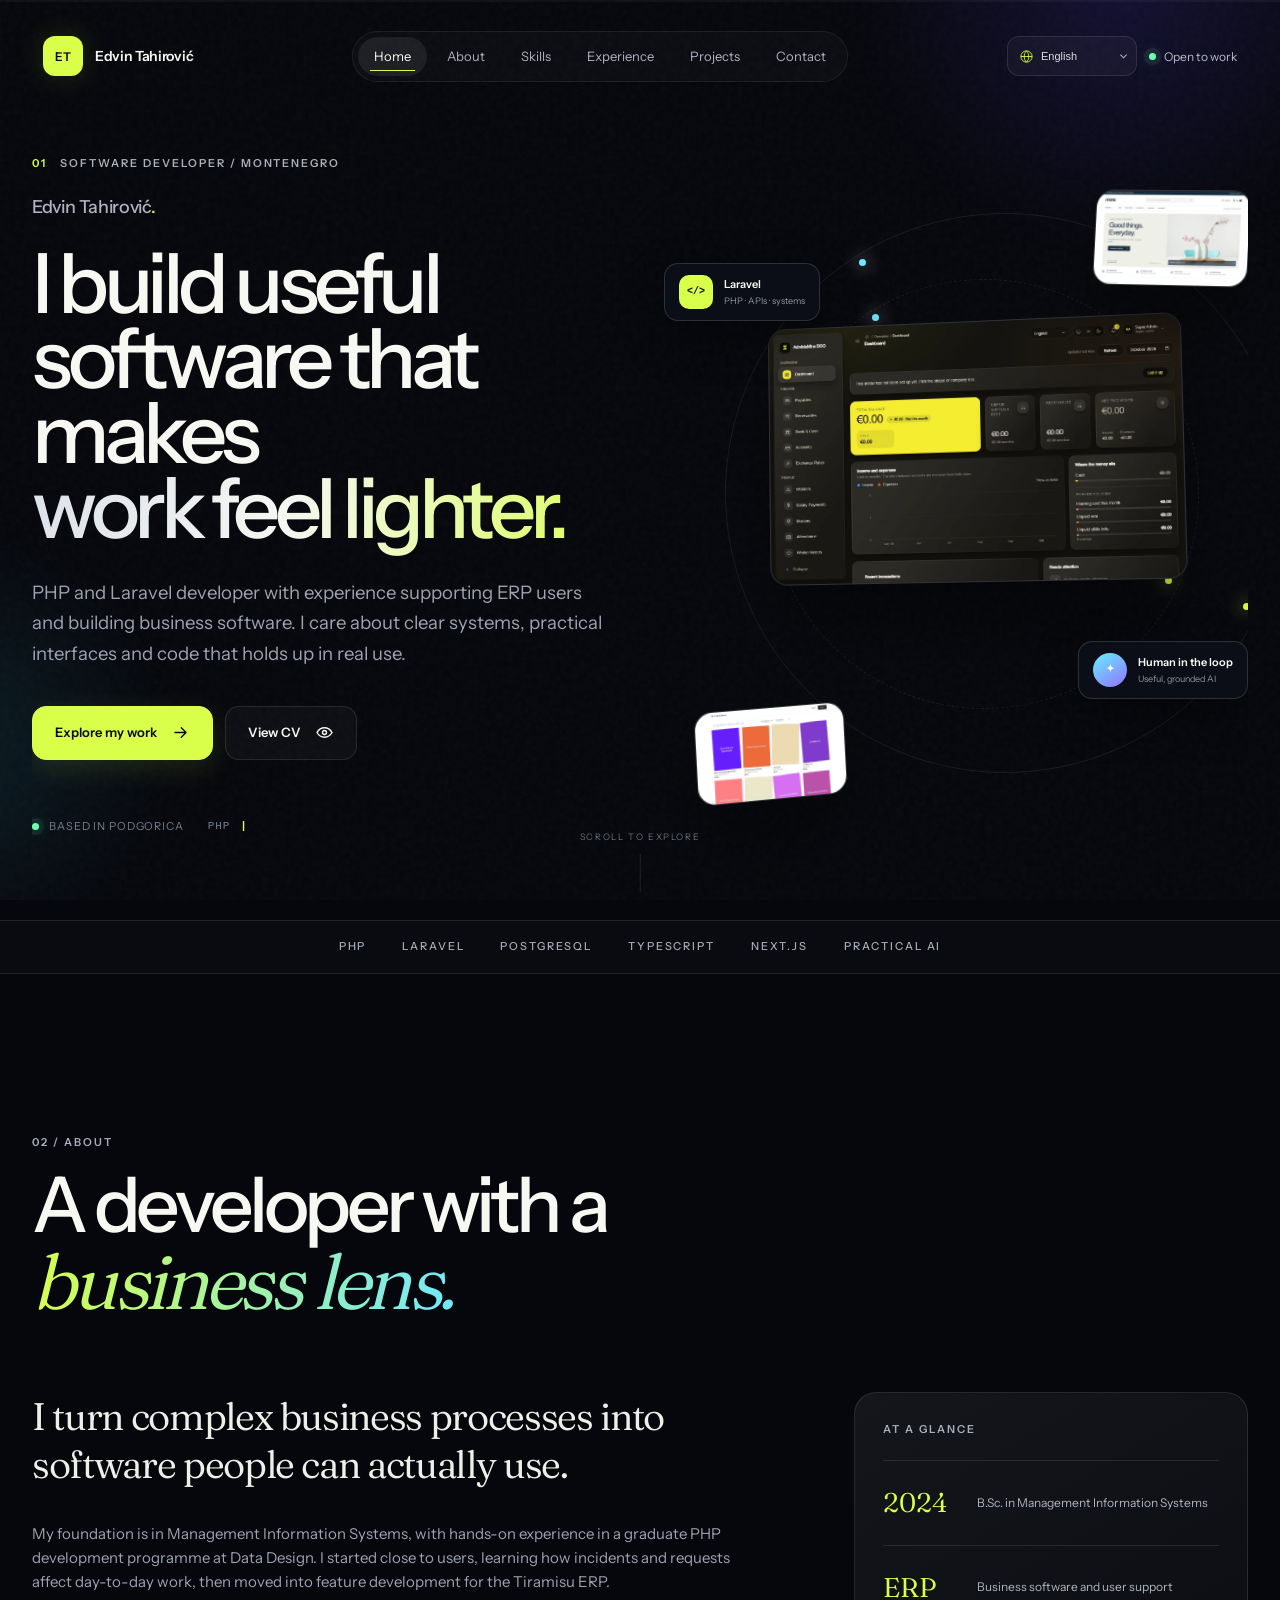
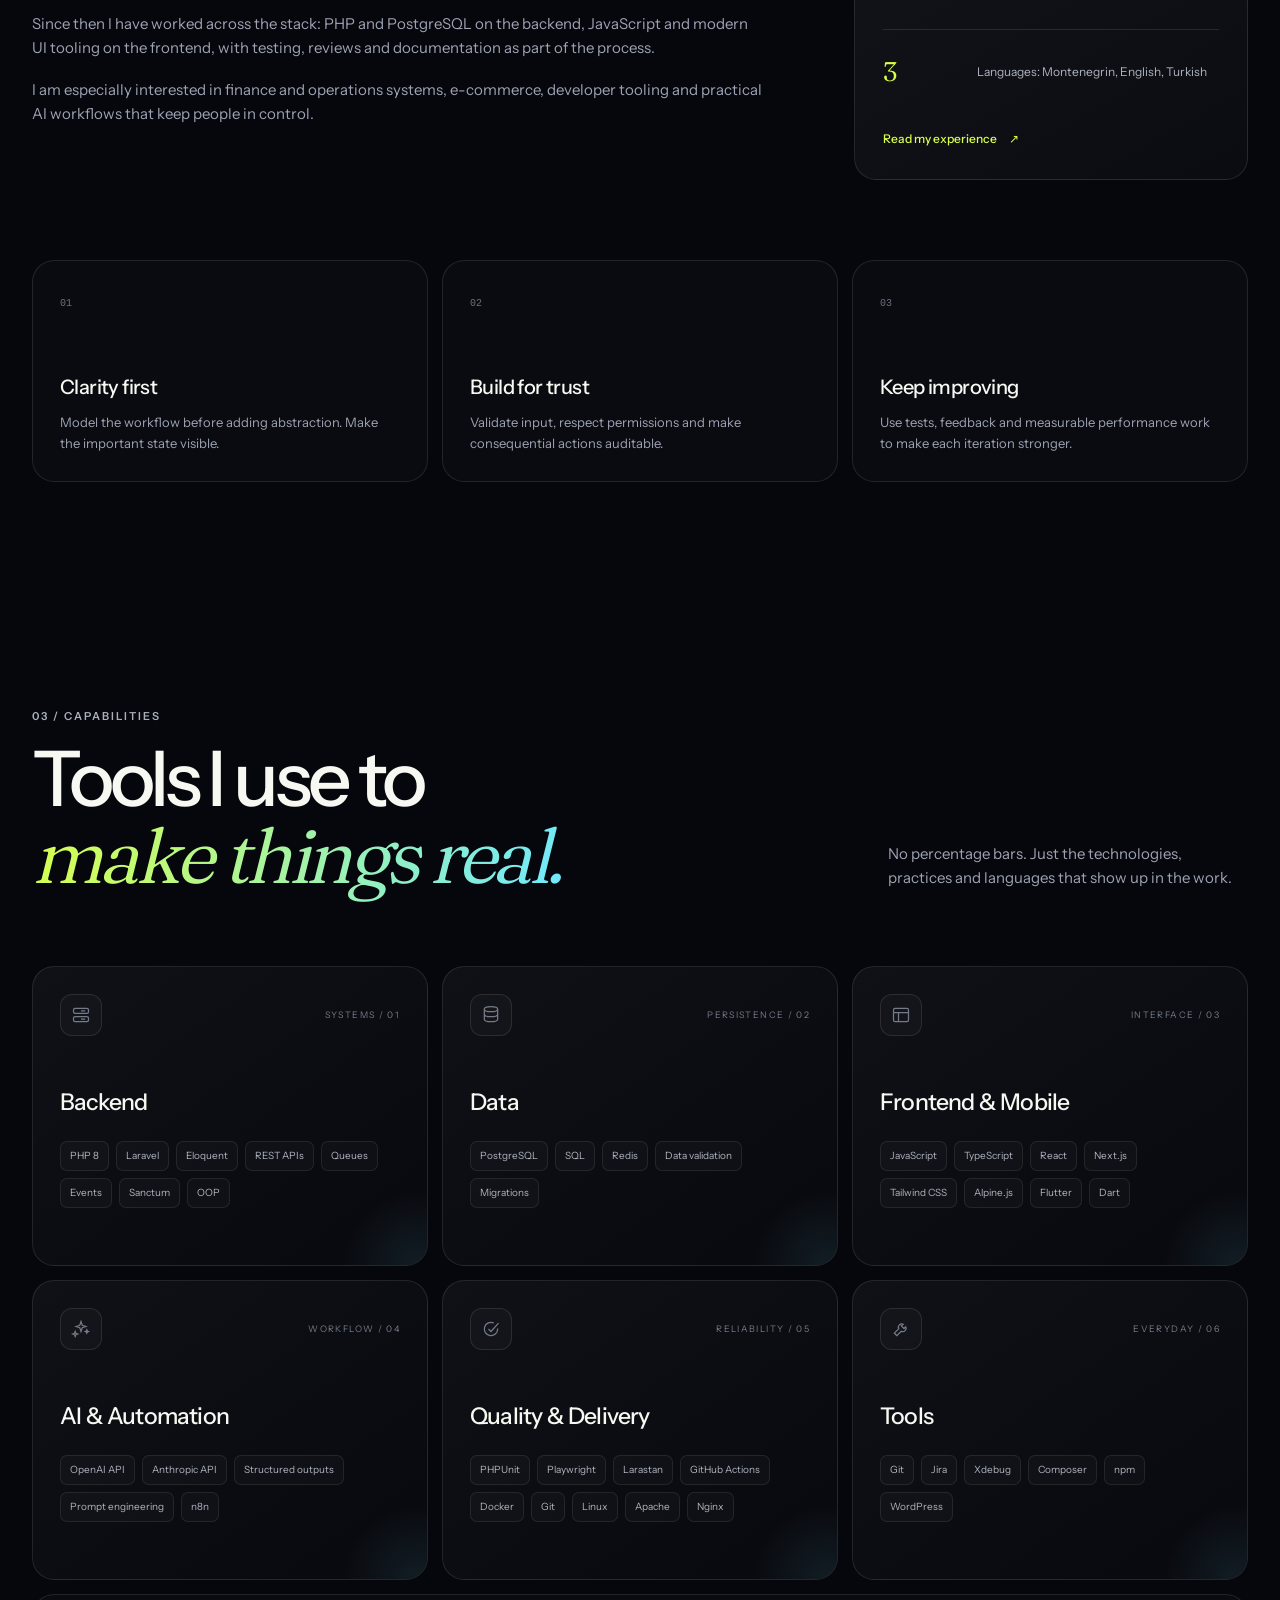
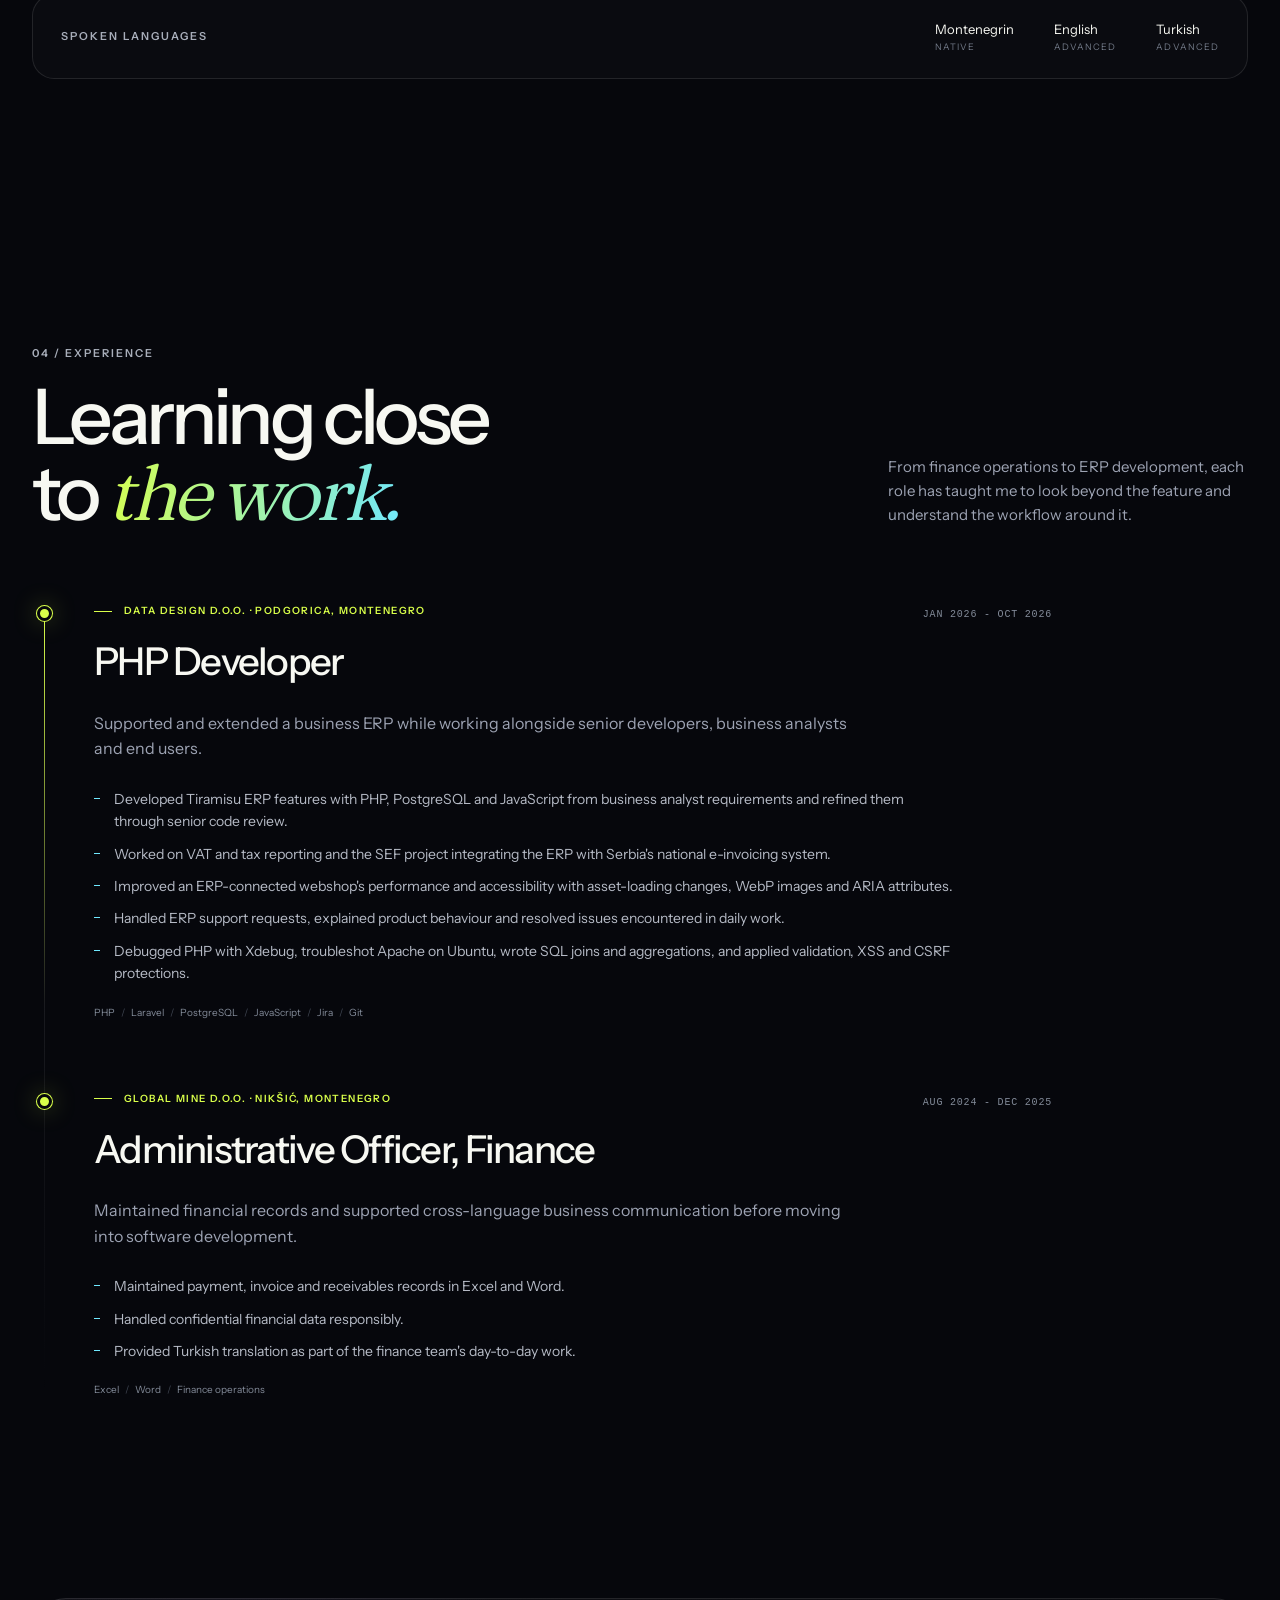
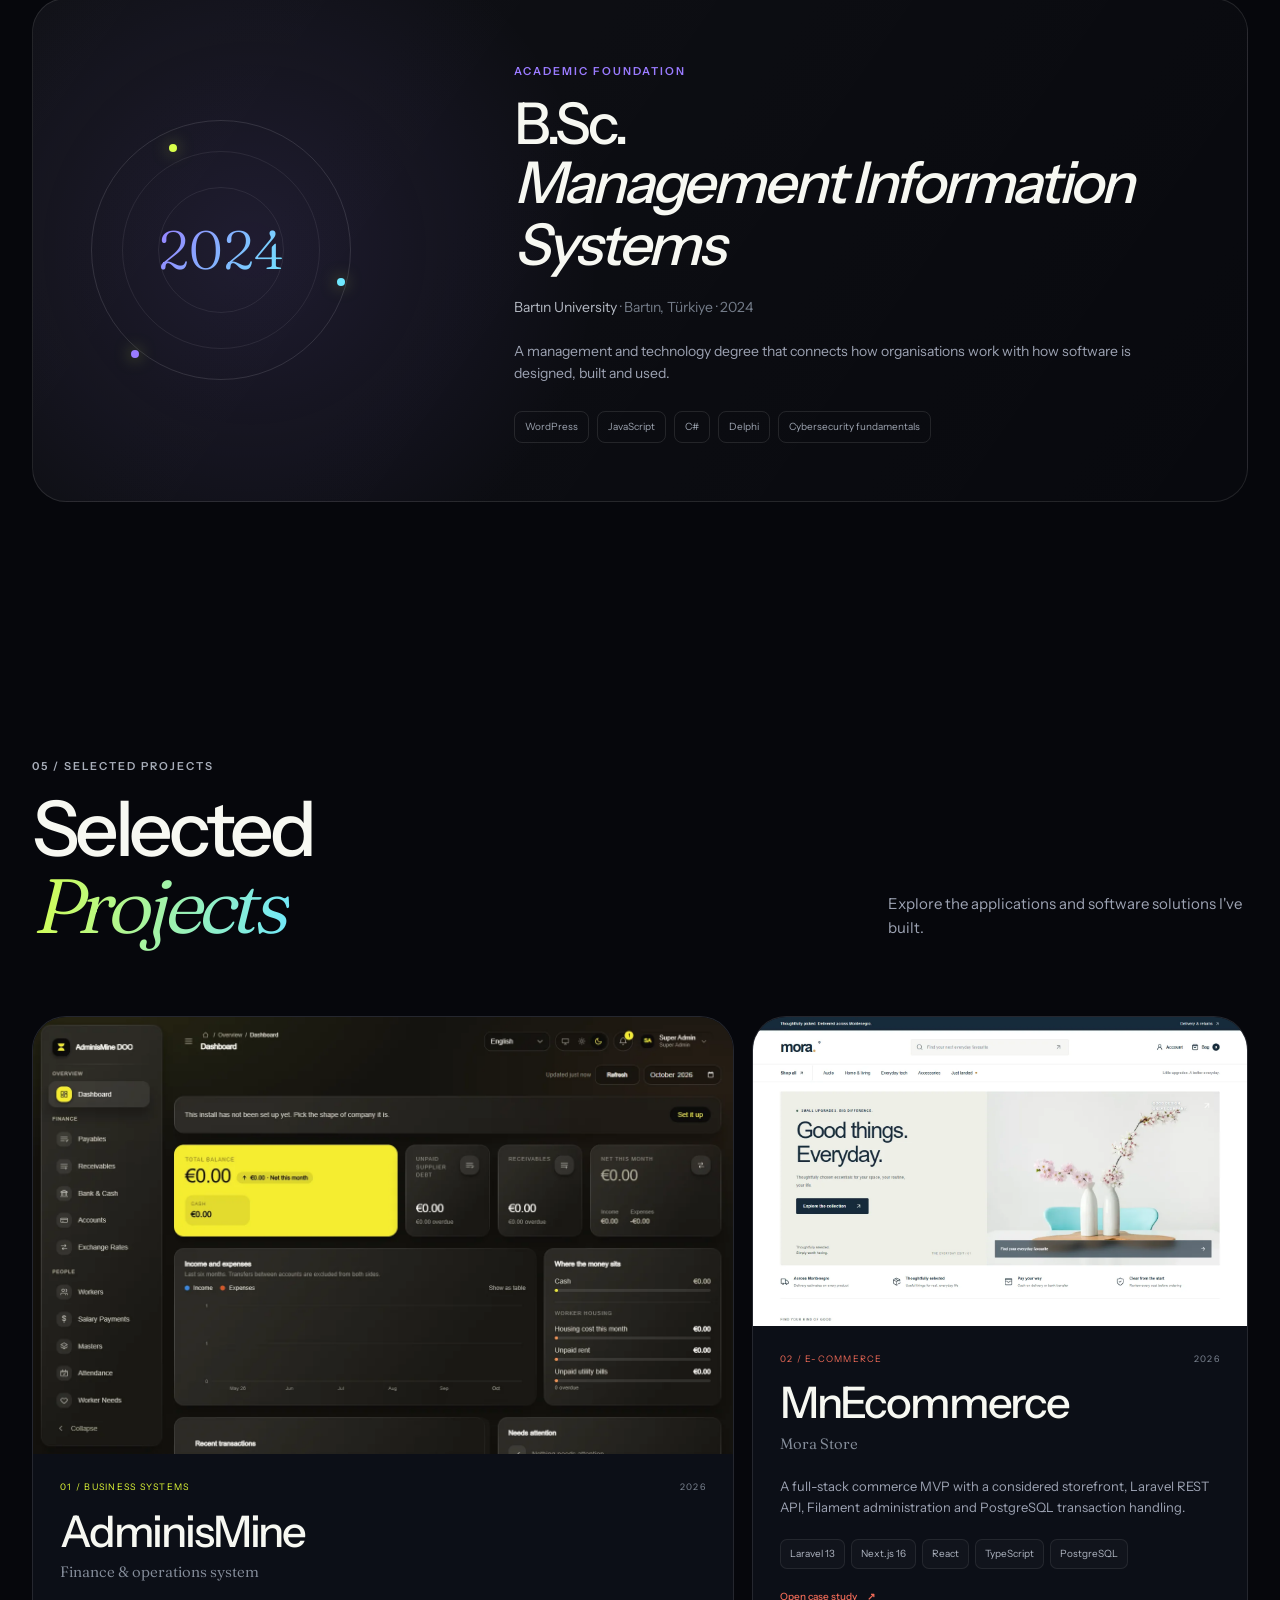
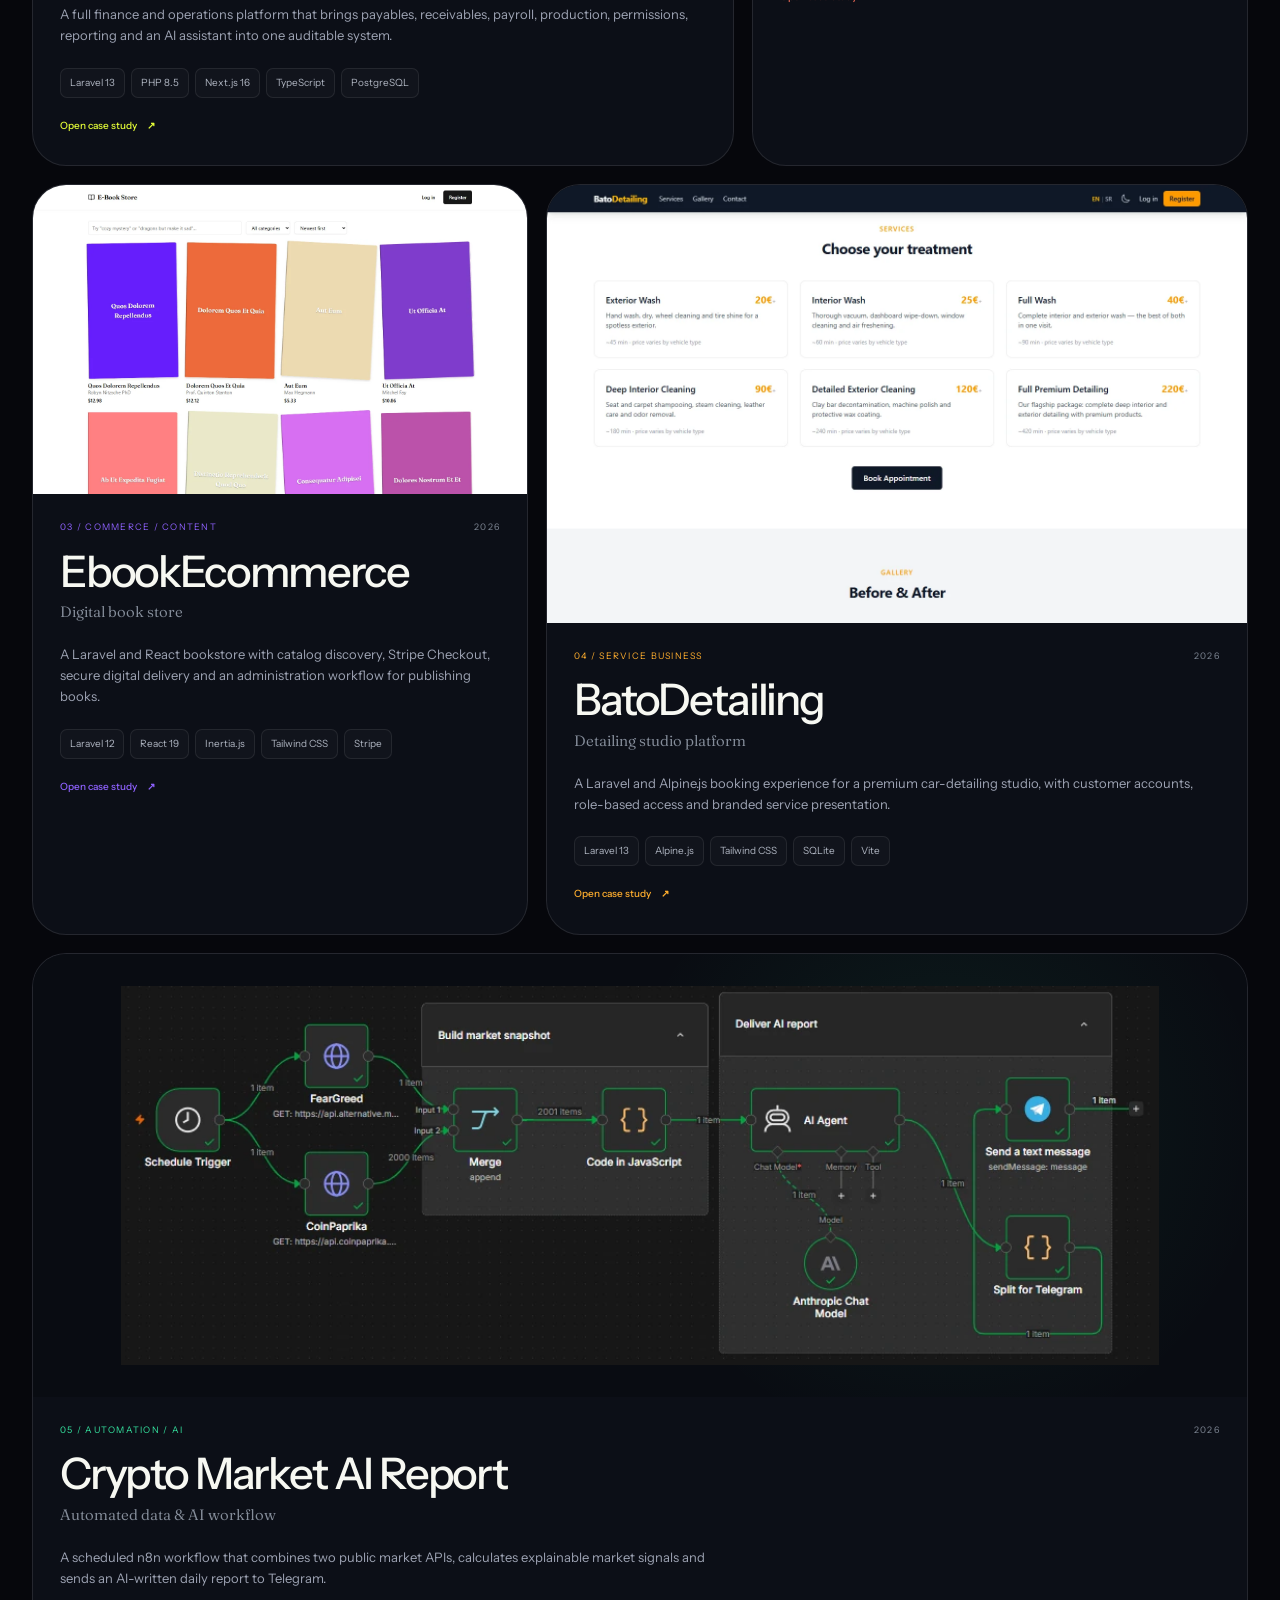
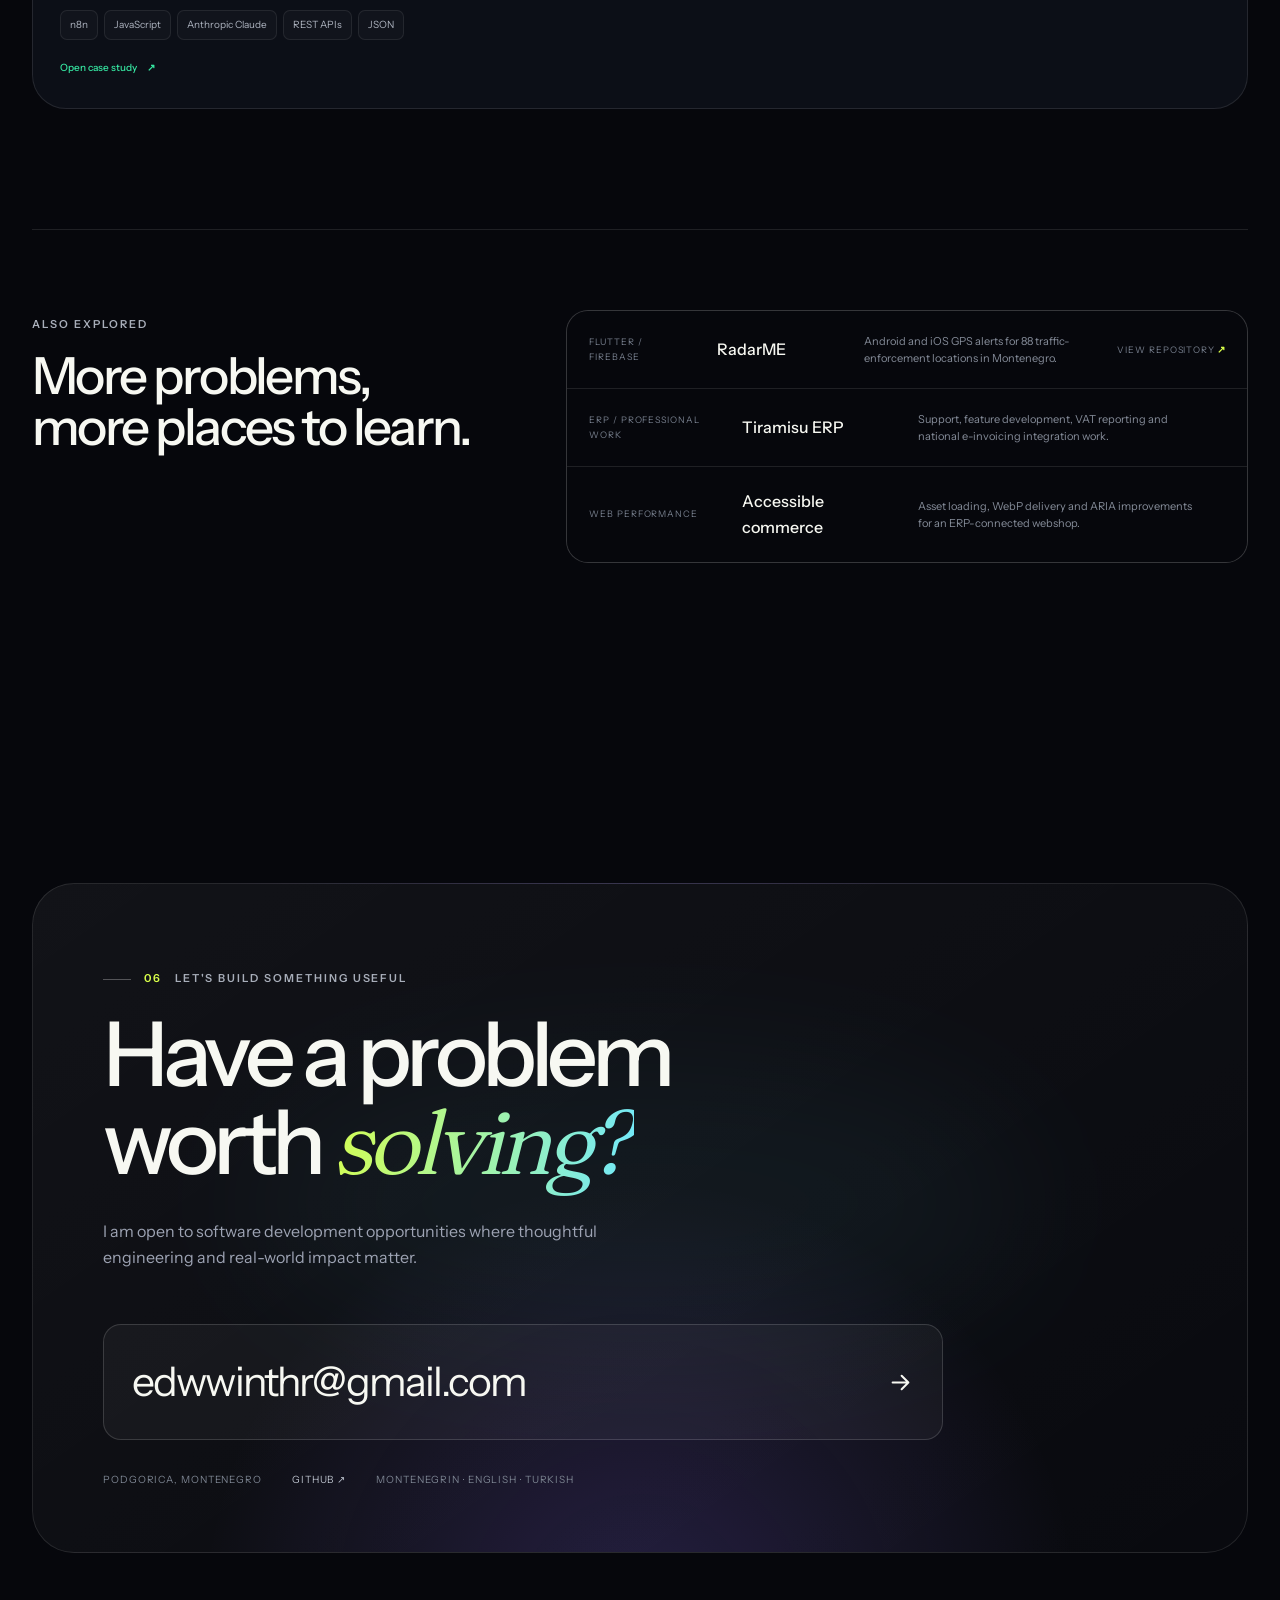
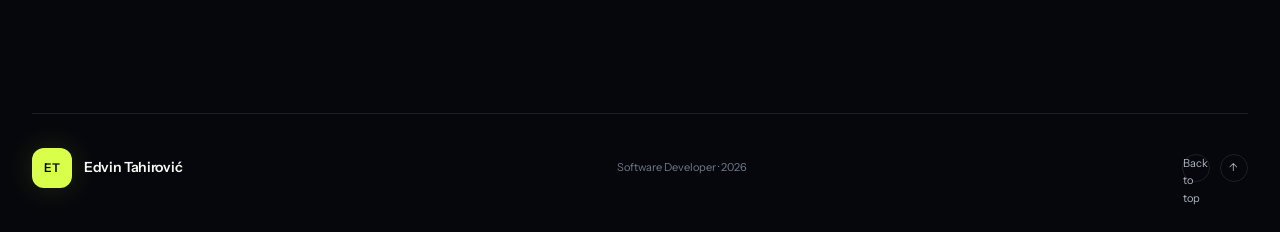
==== index.html @ d00796f3 "Build multilingual software developer portfolio" ====
<!doctype html>
<html lang="en">
<head>
  <meta charset="utf-8">
  <meta name="viewport" content="width=device-width, initial-scale=1">
  <meta name="theme-color" content="#06070c">
  <meta name="description" content="Edvin Tahirović is a software developer from Montenegro specialising in PHP, Laravel, business systems and practical AI workflows.">
  <meta property="og:title" content="Edvin Tahirović — Software Developer">
  <meta property="og:description" content="I build useful software that makes work feel lighter.">
  <meta property="og:type" content="website">
  <title>Edvin Tahirović — Software Developer</title>
  <link rel="icon" href="assets/images/favicon.svg" type="image/svg+xml">
  <link rel="preload" href="assets/fonts/instrument-sans-400.woff2" as="font" type="font/woff2" crossorigin>
  <link rel="preload" href="assets/fonts/fraunces-variable.woff2" as="font" type="font/woff2" crossorigin>
  <link rel="stylesheet" href="assets/css/styles.css">
  <script src="assets/js/vendor/gsap.min.js" defer></script>
  <script src="assets/js/vendor/ScrollTrigger.min.js" defer></script>
  <script src="assets/js/app.js" type="module"></script>
</head>
<body class="home-page">
  <a class="skip-link" href="#main" data-i18n="skipToContent">Skip to content</a>
  <div class="page-progress" aria-hidden="true"><span id="scroll-progress"></span></div>
  <div class="ambient" aria-hidden="true">
    <div class="ambient__orb ambient__orb--one"></div>
    <div class="ambient__orb ambient__orb--two"></div>
    <div class="ambient__grid"></div>
    <div class="ambient__noise"></div>
  </div>

  <header class="site-header" id="site-header">
    <a class="brand" href="#home" aria-label="Edvin Tahirović, home">
      <span class="brand__mark">ET</span>
      <span class="brand__text">Edvin Tahirović</span>
    </a>
    <nav class="desktop-nav" aria-label="Main navigation" data-i18n-aria="nav.main">
      <a href="#home" data-nav="home" data-i18n="nav.home">Home</a>
      <a href="#about" data-nav="about" data-i18n="nav.about">About</a>
      <a href="#skills" data-nav="skills" data-i18n="nav.skills">Skills</a>
      <a href="#experience" data-nav="experience" data-i18n="nav.experience">Experience</a>
      <a href="#projects" data-nav="projects" data-i18n="nav.projects">Projects</a>
      <a href="#contact" data-nav="contact" data-i18n="nav.contact">Contact</a>
    </nav>
    <div class="header-actions">
      <label class="language-control">
        <svg viewBox="0 0 24 24" aria-hidden="true"><circle cx="12" cy="12" r="9"/><path d="M3 12h18M12 3c2.4 2.5 3.7 5.6 3.7 9S14.4 18.5 12 21c-2.4-2.5-3.7-5.6-3.7-9S9.6 5.5 12 3Z"/></svg>
        <span class="sr-only">Select language</span>
        <select id="language-select" aria-label="Select language">
          <option value="en">English</option>
          <option value="tr">Türkçe</option>
          <option value="sr">Srpski</option>
        </select>
      </label>
      <span class="availability"><i></i> <span data-i18n="availability">Open to work</span></span>
      <button class="menu-toggle" type="button" aria-expanded="false" aria-controls="mobile-menu" data-i18n-aria="nav.open">
        <span></span><span></span>
        <span class="sr-only">Open navigation</span>
      </button>
    </div>
    <nav class="mobile-menu" id="mobile-menu" aria-label="Mobile navigation" data-i18n-aria="nav.mobile">
      <a href="#home"><strong data-i18n="nav.home">Home</strong> <span>00</span></a>
      <a href="#about"><strong data-i18n="nav.about">About</strong> <span>01</span></a>
      <a href="#skills"><strong data-i18n="nav.skills">Skills</strong> <span>02</span></a>
      <a href="#experience"><strong data-i18n="nav.experience">Experience</strong> <span>03</span></a>
      <a href="#projects"><strong data-i18n="nav.projects">Projects</strong> <span>04</span></a>
      <a href="#contact"><strong data-i18n="nav.contact">Contact</strong> <span>05</span></a>
    </nav>
  </header>

  <main id="main">
    <section class="hero section" id="home" aria-labelledby="hero-title">
      <div class="hero__copy">
        <p class="eyebrow reveal" data-reveal>
          <span class="eyebrow__index">01</span>
          <span id="hero-eyebrow">Software developer / Montenegro</span>
        </p>
        <h1 class="hero__title" id="hero-title">
          <span class="hero__name reveal" data-reveal>Edvin Tahirović<span class="hero__dot">.</span></span>
          <span class="hero__statement">
            <span class="reveal" data-reveal>I build useful</span>
            <span class="reveal" data-reveal>software that makes</span>
            <span class="reveal hero__accent" data-reveal>work feel lighter.</span>
          </span>
        </h1>
        <p class="hero__intro reveal" data-reveal id="hero-intro">
          PHP and Laravel developer focused on clear systems, practical interfaces and code that holds up in real use.
        </p>
        <div class="hero__actions reveal" data-reveal>
          <a class="button button--primary" href="#projects">
            <span data-i18n="hero.explore">Explore my work</span>
            <svg viewBox="0 0 24 24" aria-hidden="true"><path d="M5 12h14M13 6l6 6-6 6"/></svg>
          </a>
          <a class="button button--ghost" href="assets/cv/cv.pdf" target="_blank" rel="noopener">
            <span data-i18n="hero.viewCv">View CV</span>
            <svg viewBox="0 0 24 24" aria-hidden="true"><path d="M2.5 12s3.5-6 9.5-6 9.5 6 9.5 6-3.5 6-9.5 6-9.5-6-9.5-6Z"/><circle cx="12" cy="12" r="2.5"/></svg>
          </a>
        </div>
        <div class="hero__meta reveal" data-reveal>
          <span><i class="status-dot"></i> <span data-i18n="hero.basedIn">Based in Podgorica</span></span>
          <span class="typewriter" aria-live="polite"><span id="typewriter-text">PHP</span><b>|</b></span>
        </div>
      </div>

      <div class="hero__visual reveal" data-reveal aria-label="Interface previews from selected projects" data-i18n-aria="common.projectPreviews">
        <div class="visual-orbit visual-orbit--one"></div>
        <div class="visual-orbit visual-orbit--two"></div>
        <figure class="screen-card screen-card--main" data-depth="0.08">
          <img src="assets/images/projects/adminismine/hero.webp" width="1440" height="900" alt="AdminisMine finance dashboard" data-i18n-alt="hero.adminAlt" fetchpriority="high">
          <figcaption><span>01</span> <span data-i18n="common.businessSystems">Business systems</span></figcaption>
        </figure>
        <figure class="screen-card screen-card--top" data-depth="0.14">
          <img src="assets/images/projects/mn-ecommerce/hero.webp" width="1440" height="900" alt="Mora Store e-commerce website" data-i18n-alt="hero.commerceAlt">
        </figure>
        <figure class="screen-card screen-card--side" data-depth="0.2">
          <img src="assets/images/projects/ebook-commerce/hero.webp" width="1440" height="900" alt="EbookEcommerce catalog" data-i18n-alt="hero.ebookAlt">
        </figure>
        <div class="hero-chip hero-chip--code" data-depth="0.26">
          <span>&lt;/&gt;</span>
          <div><strong>Laravel</strong><small data-i18n="hero.laravelCaption">PHP · APIs · systems</small></div>
        </div>
        <div class="hero-chip hero-chip--ai" data-depth="0.18">
          <span class="spark"></span>
          <div><strong data-i18n="hero.aiTitle">Human in the loop</strong><small data-i18n="hero.aiSubtitle">Useful, grounded AI</small></div>
        </div>
      </div>

      <a class="scroll-cue" href="#about" aria-label="Scroll to about section" data-i18n-aria="hero.scroll">
        <span data-i18n="hero.scroll">Scroll to explore</span>
        <i></i>
      </a>
    </section>

    <div class="ticker" aria-hidden="true">
      <div class="ticker__track">
        <span>PHP</span><i>✦</i><span>Laravel</span><i>✦</i><span>PostgreSQL</span><i>✦</i><span>TypeScript</span><i>✦</i><span>Next.js</span><i>✦</i><span>Practical AI</span><i>✦</i>
        <span>PHP</span><i>✦</i><span>Laravel</span><i>✦</i><span>PostgreSQL</span><i>✦</i><span>TypeScript</span><i>✦</i><span>Next.js</span><i>✦</i><span>Practical AI</span><i>✦</i>
      </div>
    </div>

    <section class="section about" id="about" aria-labelledby="about-title">
      <div class="section-heading reveal" data-reveal>
          <span class="section-heading__index" data-i18n="about.index">02 / About</span>
        <h2 id="about-title" data-i18n-html="about.title">A developer with a<br><em>business lens.</em></h2>
      </div>
      <div class="about__layout">
        <div class="about__story reveal" data-reveal id="about-story"></div>
        <aside class="about__facts reveal" data-reveal>
          <p class="mini-label" data-i18n="about.glance">At a glance</p>
          <div id="quick-facts" class="fact-list"></div>
          <a class="text-link" href="#experience"><span data-i18n="about.readExperience">Read my experience</span> <span>↗</span></a>
        </aside>
      </div>
      <div class="principles" id="principles"></div>
    </section>

    <section class="section skills" id="skills" aria-labelledby="skills-title">
      <div class="section-heading section-heading--row reveal" data-reveal>
        <div>
          <span class="section-heading__index" data-i18n="skills.index">03 / Capabilities</span>
          <h2 id="skills-title" data-i18n-html="skills.title">Tools I use to<br><em>make things real.</em></h2>
        </div>
        <p data-i18n="skills.intro">No percentage bars. Just the technologies, practices and languages that show up in the work.</p>
      </div>
      <div class="skills-grid" id="skills-grid"></div>
      <div class="language-strip reveal" data-reveal>
        <span class="mini-label" data-i18n="skills.spoken">Spoken languages</span>
        <div id="language-list"></div>
      </div>
    </section>

    <section class="section experience" id="experience" aria-labelledby="experience-title">
      <div class="section-heading section-heading--row reveal" data-reveal>
        <div>
          <span class="section-heading__index" data-i18n="experience.index">04 / Experience</span>
          <h2 id="experience-title" data-i18n-html="experience.title">Learning close<br>to <em>the work.</em></h2>
        </div>
        <p data-i18n="experience.intro">From finance operations to ERP development, each role has taught me to look beyond the feature and understand the workflow around it.</p>
      </div>
      <div class="timeline" id="experience-timeline"></div>
    </section>

    <section class="section education" id="education" aria-labelledby="education-title">
      <div class="education-card reveal" data-reveal id="education-card">
        <div class="education-card__orbit" aria-hidden="true">
          <span>B.Sc.</span>
          <i></i><i></i><i></i>
        </div>
      </div>
    </section>

    <section class="section projects" id="projects" aria-labelledby="projects-title">
      <div class="section-heading section-heading--row reveal" data-reveal>
        <div>
          <span class="section-heading__index" data-i18n="projects.index">05 / Selected projects</span>
          <h2 id="projects-title" data-i18n-html="projects.title">Selected<br><em>Projects</em></h2>
        </div>
        <p data-i18n="projects.intro">Explore the applications and software solutions I've built.</p>
      </div>
      <div class="projects-grid" id="projects-grid"></div>
      <div class="more-work reveal" data-reveal>
        <div>
          <span class="section-heading__index" data-i18n="more.index">Also explored</span>
          <h3 data-i18n-html="more.title">More problems,<br>more places to learn.</h3>
        </div>
        <div class="more-work__items">
          <article>
            <span>Flutter / Firebase</span>
            <h4>RadarME</h4>
            <p data-i18n="more.radar">Android and iOS GPS alerts for 88 traffic-enforcement locations in Montenegro.</p>
            <a href="https://github.com/edwwinthr-del/RadarMe" target="_blank" rel="noopener noreferrer"><span data-i18n="common.viewRepository">View repository</span> <b>↗</b></a>
          </article>
          <article>
            <span data-i18n="more.erpTag">ERP / Professional work</span>
            <h4>Tiramisu ERP</h4>
            <p data-i18n="more.erp">Support, feature development, VAT reporting and national e-invoicing integration work.</p>
          </article>
          <article>
            <span data-i18n="more.performanceTag">Web performance</span>
            <h4 data-i18n="more.performanceTitle">Accessible commerce</h4>
            <p data-i18n="more.performance">Asset loading, WebP delivery and ARIA improvements for an ERP-connected webshop.</p>
          </article>
        </div>
      </div>
    </section>

    <section class="section contact" id="contact" aria-labelledby="contact-title">
      <div class="contact__glow" aria-hidden="true"></div>
      <div class="contact__inner reveal" data-reveal>
        <p class="eyebrow"><span class="eyebrow__index">06</span> <span data-i18n="contact.eyebrow">Let's build something useful</span></p>
        <h2 id="contact-title" data-i18n-html="contact.title">Have a problem<br>worth <em>solving?</em></h2>
        <p data-i18n="contact.body">I am open to software development opportunities where thoughtful engineering and real-world impact matter.</p>
        <a class="contact-mail" id="contact-mail" href="mailto:edwwinthr@gmail.com">
          <span>edwwinthr@gmail.com</span>
          <svg viewBox="0 0 24 24" aria-hidden="true"><path d="M5 12h14M13 6l6 6-6 6"/></svg>
        </a>
        <div class="contact__meta">
          <span data-i18n="contact.location">Podgorica, Montenegro</span>
          <a href="https://github.com/edwwinthr-del" target="_blank" rel="noopener noreferrer">GitHub ↗</a>
          <span data-i18n="contact.languages">Montenegrin · English · Turkish</span>
        </div>
      </div>
    </section>
  </main>

  <footer class="site-footer">
    <a class="brand" href="#home">
      <span class="brand__mark">ET</span>
      <span class="brand__text">Edvin Tahirović</span>
    </a>
    <p><span data-i18n="footer.role">Software Developer</span> · <span id="copyright-year">2026</span></p>
    <a class="back-to-top" href="#home"><span data-i18n="footer.top">Back to top</span> <span>↑</span></a>
  </footer>

  <noscript>
    <p class="noscript">This portfolio uses JavaScript to load its latest project data. You can still access the CV and GitHub repositories directly.</p>
  </noscript>
</body>
</html>
---- assets/css/styles.css ----
@font-face {
  font-family: "Instrument Sans";
  src: url("../fonts/instrument-sans-400.woff2") format("woff2");
  font-style: normal;
  font-weight: 400;
  font-display: swap;
}

@font-face {
  font-family: "Instrument Sans";
  src: url("../fonts/instrument-sans-500.woff2") format("woff2");
  font-style: normal;
  font-weight: 500;
  font-display: swap;
}

@font-face {
  font-family: "Instrument Sans";
  src: url("../fonts/instrument-sans-600.woff2") format("woff2");
  font-style: normal;
  font-weight: 600;
  font-display: swap;
}

@font-face {
  font-family: "Fraunces";
  src: url("../fonts/fraunces-variable.woff2") format("woff2");
  font-style: normal;
  font-weight: 100 900;
  font-display: swap;
}

:root {
  --bg: #06070c;
  --bg-deep: #030409;
  --surface: #0c0f17;
  --surface-raised: #11151f;
  --line: rgba(255, 255, 255, 0.1);
  --line-bright: rgba(255, 255, 255, 0.18);
  --text: #f7f8f2;
  --muted: #9da3b3;
  --soft: #c8cbd2;
  --acid: #d9ff4a;
  --acid-bright: #e8ff7c;
  --cyan: #6fe8ff;
  --violet: #9a7bff;
  --orange: #ff8f66;
  --max-width: 1320px;
  --radius-lg: 34px;
  --radius-md: 22px;
  --font-sans: "Instrument Sans", "Segoe UI", sans-serif;
  --font-display: "Fraunces", Georgia, serif;
}

*,
*::before,
*::after {
  box-sizing: border-box;
}

html {
  scroll-behavior: smooth;
  scroll-padding-top: 90px;
  max-width: 100%;
}

body {
  margin: 0;
  background: var(--bg);
  color: var(--text);
  font-family: var(--font-sans);
  font-size: 16px;
  line-height: 1.6;
  -webkit-font-smoothing: antialiased;
  text-rendering: optimizeLegibility;
  overflow-x: hidden;
  max-width: 100%;
}

body.menu-open {
  overflow: hidden;
}

a {
  color: inherit;
  text-decoration: none;
}

button,
input {
  font: inherit;
}

button {
  color: inherit;
}

img {
  display: block;
  max-width: 100%;
}

h1,
h2,
h3,
h4,
p,
figure {
  margin: 0;
}

::selection {
  color: #090b0f;
  background: var(--acid);
}

:focus-visible {
  outline: 2px solid var(--cyan);
  outline-offset: 4px;
}

.sr-only {
  position: absolute;
  width: 1px;
  height: 1px;
  padding: 0;
  margin: -1px;
  overflow: hidden;
  clip: rect(0, 0, 0, 0);
  white-space: nowrap;
  border: 0;
}

.skip-link {
  position: fixed;
  z-index: 1000;
  top: 14px;
  left: 14px;
  padding: 10px 14px;
  border-radius: 8px;
  color: #080a0e;
  background: var(--acid);
  transform: translateY(-150%);
  transition: transform 180ms ease;
}

.skip-link:focus {
  transform: translateY(0);
}

.page-progress {
  position: fixed;
  z-index: 1001;
  inset: 0 0 auto;
  height: 2px;
  background: rgba(255, 255, 255, 0.04);
}

.page-progress span {
  display: block;
  width: 0;
  height: 100%;
  background: linear-gradient(90deg, var(--violet), var(--cyan), var(--acid));
  box-shadow: 0 0 15px rgba(217, 255, 74, 0.55);
}

.ambient {
  position: fixed;
  z-index: -1;
  inset: 0;
  overflow: hidden;
  pointer-events: none;
}

.ambient__orb {
  position: absolute;
  border-radius: 50%;
  filter: blur(18px);
  opacity: 0.5;
  animation: drift 18s ease-in-out infinite alternate;
}

.ambient__orb--one {
  width: 45vw;
  height: 45vw;
  top: -24vw;
  right: -10vw;
  background: radial-gradient(circle, rgba(93, 63, 255, 0.32), transparent 66%);
}

.ambient__orb--two {
  width: 35vw;
  height: 35vw;
  top: 58vh;
  left: -21vw;
  background: radial-gradient(circle, rgba(54, 223, 255, 0.2), transparent 68%);
  animation-delay: -6s;
}

.ambient__grid {
  position: absolute;
  inset: 0;
  opacity: 0.21;
  background-image:
    linear-gradient(rgba(255, 255, 255, 0.035) 1px, transparent 1px),
    linear-gradient(90deg, rgba(255, 255, 255, 0.035) 1px, transparent 1px);
  background-size: 76px 76px;
  mask-image: linear-gradient(to bottom, #000 0%, transparent 75%);
}

.ambient__noise {
  position: absolute;
  inset: 0;
  opacity: 0.055;
  background-image: url("data:image/svg+xml,%3Csvg viewBox='0 0 180 180' xmlns='http://www.w3.org/2000/svg'%3E%3Cfilter id='n'%3E%3CfeTurbulence type='fractalNoise' baseFrequency='.85' numOctaves='5' stitchTiles='stitch'/%3E%3C/filter%3E%3Crect width='100%25' height='100%25' filter='url(%23n)' opacity='.6'/%3E%3C/svg%3E");
}

@keyframes drift {
  0% { transform: translate3d(-2%, -2%, 0) scale(0.9); }
  100% { transform: translate3d(9%, 7%, 0) scale(1.08); }
}

.site-header {
  position: fixed;
  z-index: 100;
  top: 20px;
  left: 50%;
  display: flex;
  align-items: center;
  justify-content: space-between;
  width: min(calc(100% - 48px), 1380px);
  min-height: 66px;
  padding: 10px 12px 10px 18px;
  border: 1px solid transparent;
  border-radius: 20px;
  transform: translateX(-50%);
  transition:
    background 300ms ease,
    border-color 300ms ease,
    box-shadow 300ms ease,
    top 300ms ease;
}

.site-header.is-scrolled {
  top: 12px;
  border-color: rgba(255, 255, 255, 0.09);
  background: rgba(8, 10, 16, 0.82);
  box-shadow: 0 16px 60px rgba(0, 0, 0, 0.34);
  -webkit-backdrop-filter: blur(22px) saturate(1.3);
  backdrop-filter: blur(22px) saturate(1.3);
}

.brand {
  display: inline-flex;
  align-items: center;
  gap: 12px;
  min-width: max-content;
  font-weight: 600;
  letter-spacing: -0.02em;
}

.brand__mark {
  display: grid;
  width: 40px;
  height: 40px;
  place-items: center;
  border-radius: 12px;
  color: #080a0e;
  background: var(--acid);
  font-size: 12px;
  font-weight: 600;
  letter-spacing: -0.04em;
  box-shadow: 0 0 30px rgba(217, 255, 74, 0.14);
}

.brand__text {
  font-size: 14px;
}

.desktop-nav {
  display: flex;
  align-items: center;
  gap: 4px;
  padding: 5px;
  border: 1px solid rgba(255, 255, 255, 0.07);
  border-radius: 999px;
  background: rgba(255, 255, 255, 0.025);
}

.desktop-nav a {
  position: relative;
  padding: 9px 16px;
  border-radius: 999px;
  color: #aeb3c0;
  font-size: 13px;
  transition: color 180ms ease, background 180ms ease;
}

.desktop-nav a:hover,
.desktop-nav a.is-active {
  color: var(--text);
  background: rgba(255, 255, 255, 0.07);
}

.desktop-nav a.is-active::after {
  position: absolute;
  right: 12px;
  bottom: 5px;
  left: 12px;
  height: 1px;
  content: "";
  background: var(--acid);
}

.header-actions {
  display: flex;
  align-items: center;
  gap: 12px;
}

.language-control {
  position: relative;
  display: inline-flex;
  min-height: 40px;
  align-items: center;
  gap: 7px;
  padding: 0 28px 0 11px;
  border: 1px solid var(--line);
  border-radius: 12px;
  background: rgba(255, 255, 255, 0.035);
}

.language-control::after {
  position: absolute;
  top: 50%;
  right: 10px;
  width: 5px;
  height: 5px;
  border-right: 1px solid #aeb4c1;
  border-bottom: 1px solid #aeb4c1;
  content: "";
  pointer-events: none;
  transform: translateY(-70%) rotate(45deg);
}

.language-control svg {
  width: 15px;
  height: 15px;
  flex: 0 0 auto;
  fill: none;
  stroke: var(--acid);
  stroke-width: 1.4;
}

.language-control select {
  min-width: 67px;
  padding: 0;
  border: 0;
  outline: 0;
  color: #d9dde4;
  background: transparent;
  font-size: 11px;
  font-weight: 500;
  cursor: pointer;
  appearance: none;
}

.language-control select option {
  color: #10131a;
  background: #f6f7f3;
}

.availability {
  display: inline-flex;
  align-items: center;
  gap: 8px;
  padding-right: 6px;
  color: #b7bbc6;
  font-size: 12px;
}

.availability i,
.status-dot {
  width: 7px;
  height: 7px;
  border-radius: 50%;
  background: #6dffad;
  box-shadow: 0 0 0 5px rgba(109, 255, 173, 0.08), 0 0 15px rgba(109, 255, 173, 0.4);
}

.menu-toggle {
  display: none;
  width: 42px;
  height: 42px;
  padding: 0;
  border: 1px solid var(--line);
  border-radius: 13px;
  background: rgba(255, 255, 255, 0.04);
  cursor: pointer;
}

.menu-toggle span:not(.sr-only) {
  display: block;
  width: 18px;
  height: 1px;
  margin: 5px auto;
  background: var(--text);
  transition: transform 200ms ease;
}

.menu-toggle[aria-expanded="true"] span:first-child {
  transform: translateY(3px) rotate(45deg);
}

.menu-toggle[aria-expanded="true"] span:nth-child(2) {
  transform: translateY(-3px) rotate(-45deg);
}

.mobile-menu {
  display: none;
}

.section {
  position: relative;
  width: min(calc(100% - 64px), var(--max-width));
  margin-inline: auto;
  padding-block: 130px;
}

.hero {
  display: grid;
  grid-template-columns: minmax(0, 1.05fr) minmax(440px, 0.95fr);
  min-height: 920px;
  align-items: center;
  gap: 56px;
  width: min(calc(100% - 64px), 1380px);
  padding-top: 150px;
  padding-bottom: 80px;
  overflow: clip;
}

.eyebrow,
.section-heading__index,
.mini-label {
  color: #a8aeba;
  font-size: 11px;
  font-weight: 600;
  letter-spacing: 0.18em;
  text-transform: uppercase;
}

.eyebrow {
  display: flex;
  align-items: center;
  gap: 13px;
}

.eyebrow__index {
  color: var(--acid);
}

.eyebrow:not(.hero .eyebrow)::before {
  width: 28px;
  height: 1px;
  content: "";
  background: rgba(255, 255, 255, 0.28);
}

.hero__copy {
  position: relative;
  z-index: 2;
}

.hero__title {
  margin-top: 26px;
  font-size: clamp(3.5rem, 6.5vw, 7.4rem);
  font-weight: 500;
  line-height: 0.9;
  letter-spacing: -0.066em;
}

.hero__name {
  display: block;
  margin-bottom: 30px;
  color: #aeb4c1;
  font-size: clamp(0.9rem, 1.4vw, 1.15rem);
  font-weight: 500;
  line-height: 1;
  letter-spacing: -0.02em;
}

.hero__dot {
  color: var(--acid);
}

.hero__statement {
  display: block;
}

.hero__statement > span {
  display: block;
}

.hero__accent {
  color: transparent;
  background: linear-gradient(100deg, #dfe3ea 4%, #f4f7f2 42%, var(--acid) 100%);
  -webkit-background-clip: text;
  background-clip: text;
  padding: 0.06em 0.1em 0.24em;
  margin: -0.06em -0.1em -0.24em;
}

.hero__intro {
  max-width: 570px;
  margin-top: 32px;
  color: var(--muted);
  font-size: clamp(1rem, 1.45vw, 1.2rem);
  line-height: 1.65;
}

.hero__actions {
  display: flex;
  flex-wrap: wrap;
  gap: 12px;
  margin-top: 36px;
}

.button {
  display: inline-flex;
  min-height: 54px;
  align-items: center;
  justify-content: center;
  gap: 14px;
  padding: 0 22px;
  border: 1px solid var(--line);
  border-radius: 14px;
  font-size: 13px;
  font-weight: 600;
  transition:
    transform 220ms ease,
    background 220ms ease,
    border-color 220ms ease,
    box-shadow 220ms ease;
}

.button svg,
.contact-mail svg {
  width: 19px;
  fill: none;
  stroke: currentColor;
  stroke-linecap: round;
  stroke-linejoin: round;
  stroke-width: 1.8;
}

.button:hover {
  transform: translateY(-3px);
}

.button--primary {
  color: #090b0f;
  border-color: var(--acid);
  background: var(--acid);
  box-shadow: 0 8px 30px rgba(217, 255, 74, 0.12);
}

.button--primary:hover {
  background: var(--acid-bright);
  box-shadow: 0 14px 44px rgba(217, 255, 74, 0.22);
}

.button--ghost {
  background: rgba(255, 255, 255, 0.03);
}

.button--ghost:hover {
  border-color: var(--line-bright);
  background: rgba(255, 255, 255, 0.065);
}

.hero__meta {
  display: flex;
  align-items: center;
  gap: 24px;
  margin-top: 58px;
  color: #777f8e;
  font-size: 11px;
  letter-spacing: 0.08em;
  text-transform: uppercase;
}

.hero__meta > span {
  display: inline-flex;
  align-items: center;
  gap: 10px;
}

.typewriter {
  font-family: ui-monospace, "Cascadia Code", monospace;
}

.typewriter b {
  color: var(--acid);
  animation: blink 0.9s steps(1) infinite;
}

@keyframes blink {
  50% { opacity: 0; }
}

.hero__visual {
  position: relative;
  height: 640px;
  perspective: 1400px;
}

.visual-orbit {
  position: absolute;
  border: 1px solid rgba(255, 255, 255, 0.08);
  border-radius: 50%;
}

.visual-orbit--one {
  width: 560px;
  height: 560px;
  top: 38px;
  left: 5%;
  animation: rotate-slow 28s linear infinite;
}

.visual-orbit--two {
  width: 430px;
  height: 430px;
  top: 104px;
  left: 13%;
  border-style: dashed;
  animation: rotate-slow 38s linear infinite reverse;
}

.visual-orbit::before,
.visual-orbit::after {
  position: absolute;
  width: 7px;
  height: 7px;
  border-radius: 50%;
  content: "";
  background: var(--cyan);
  box-shadow: 0 0 18px currentColor;
}

.visual-orbit::before {
  top: 8%;
  left: 24%;
}

.visual-orbit::after {
  right: 6%;
  bottom: 29%;
  color: var(--acid);
  background: var(--acid);
}

@keyframes rotate-slow {
  to { transform: rotate(360deg); }
}

.screen-card {
  position: absolute;
  overflow: hidden;
  border: 1px solid rgba(255, 255, 255, 0.14);
  border-radius: 18px;
  background: #0d1017;
  box-shadow:
    0 40px 80px rgba(0, 0, 0, 0.45),
    0 0 0 1px rgba(255, 255, 255, 0.02) inset;
  transform-style: preserve-3d;
}

.screen-card img {
  width: 100%;
  height: 100%;
  object-fit: cover;
  object-position: top left;
}

.screen-card figcaption {
  position: absolute;
  right: 14px;
  bottom: 14px;
  display: flex;
  gap: 8px;
  padding: 8px 11px;
  border: 1px solid rgba(255, 255, 255, 0.14);
  border-radius: 999px;
  color: #e9ebef;
  background: rgba(7, 9, 14, 0.76);
  font-size: 10px;
  letter-spacing: 0.04em;
  -webkit-backdrop-filter: blur(12px);
  backdrop-filter: blur(12px);
  display: none;
}

.screen-card figcaption span {
  color: var(--acid);
}

.screen-card--main {
  z-index: 3;
  width: 76%;
  aspect-ratio: 16 / 10;
  top: 145px;
  left: 12%;
  transform: rotateY(-8deg) rotateX(3deg) rotateZ(-1.5deg);
  animation: float-main 7s ease-in-out infinite;
}

.screen-card--top {
  z-index: 4;
  width: 28%;
  aspect-ratio: 16 / 10;
  top: 15px;
  right: 0;
  transform: rotateY(-12deg) rotateZ(3deg);
  animation: float-top 8s ease-in-out infinite;
}

.screen-card--side {
  z-index: 2;
  width: 27%;
  aspect-ratio: 16 / 10;
  bottom: 15px;
  left: 0;
  transform: rotateY(12deg) rotateZ(-3deg);
  animation: float-side 8.5s ease-in-out infinite;
}

@keyframes float-main {
  50% { transform: translateY(-12px) rotateY(-5deg) rotateX(2deg) rotateZ(-0.5deg); }
}

@keyframes float-top {
  50% { transform: translateY(12px) rotateY(-8deg) rotateZ(1deg); }
}

@keyframes float-side {
  50% { transform: translateY(-9px) rotateY(8deg) rotateZ(-1.5deg); }
}

.hero-chip {
  position: absolute;
  z-index: 6;
  display: flex;
  align-items: center;
  gap: 11px;
  padding: 11px 14px;
  border: 1px solid rgba(255, 255, 255, 0.14);
  border-radius: 14px;
  background: rgba(13, 16, 24, 0.84);
  box-shadow: 0 16px 45px rgba(0, 0, 0, 0.34);
  -webkit-backdrop-filter: blur(16px);
  backdrop-filter: blur(16px);
}

.hero-chip > span {
  display: grid;
  width: 34px;
  height: 34px;
  place-items: center;
  border-radius: 10px;
  color: #0a0c11;
  background: var(--acid);
  font-family: ui-monospace, monospace;
  font-size: 10px;
  font-weight: 700;
}

.hero-chip div {
  display: grid;
}

.hero-chip strong {
  font-size: 11px;
  font-weight: 600;
}

.hero-chip small {
  color: #8e94a2;
  font-size: 9px;
}

.hero-chip--code {
  top: 88px;
  left: -6%;
  animation: chip-float 6s ease-in-out infinite;
}

.hero-chip--ai {
  right: 0;
  bottom: 116px;
  animation: chip-float 7s ease-in-out -2s infinite;
}

.hero-chip--ai > span {
  border-radius: 50%;
  background: linear-gradient(145deg, #67efff, #9272ff);
}

.spark::before {
  content: "✦";
  color: white;
}

@keyframes chip-float {
  50% { transform: translateY(-8px); }
}

.scroll-cue {
  position: absolute;
  bottom: 28px;
  left: 50%;
  display: flex;
  flex-direction: column;
  align-items: center;
  gap: 10px;
  color: #686f7d;
  font-size: 9px;
  letter-spacing: 0.18em;
  text-transform: uppercase;
  transform: translateX(-50%);
}

.scroll-cue i {
  position: relative;
  width: 1px;
  height: 38px;
  overflow: hidden;
  background: rgba(255, 255, 255, 0.1);
}

.scroll-cue i::after {
  position: absolute;
  top: -100%;
  left: 0;
  width: 100%;
  height: 60%;
  content: "";
  background: var(--acid);
  animation: scroll-line 2s ease-in-out infinite;
}

@keyframes scroll-line {
  to { top: 120%; }
}

.ticker {
  width: 100%;
  overflow: hidden;
  border-top: 1px solid var(--line);
  border-bottom: 1px solid var(--line);
  background: rgba(255, 255, 255, 0.02);
}

.ticker__track {
  display: flex;
  width: 100%;
  align-items: center;
  justify-content: center;
  flex-wrap: wrap;
  gap: 36px;
  padding: 17px 0;
}

.ticker__track span {
  color: #a7adba;
  font-size: 11px;
  font-weight: 500;
  letter-spacing: 0.17em;
  text-transform: uppercase;
}

.ticker__track i {
  display: none;
}

.ticker__track > :nth-child(n+12) {
  display: none;
}

.section-heading {
  margin-bottom: 68px;
}

.section-heading h2 {
  margin-top: 17px;
  font-size: clamp(3.1rem, 6vw, 6.7rem);
  font-weight: 500;
  line-height: 0.92;
  letter-spacing: -0.06em;
}

.section-heading h2 em,
.more-work h3 em,
.contact h2 em {
  display: inline-block;
  max-width: 100%;
  color: transparent;
  background: linear-gradient(100deg, var(--acid), var(--cyan));
  -webkit-background-clip: text;
  background-clip: text;
  font-family: var(--font-display);
  font-weight: 340;
  line-height: 1.08;
  padding: 0.06em 0.1em 0.24em;
  margin: -0.06em -0.1em -0.24em;
  box-decoration-break: clone;
  -webkit-box-decoration-break: clone;
}

.section-heading--row {
  display: grid;
  grid-template-columns: minmax(0, 1fr) minmax(260px, 360px);
  align-items: end;
  gap: 60px;
}

.section-heading--row > p {
  padding-bottom: 8px;
  color: var(--muted);
  font-size: 15px;
}

.about {
  padding-top: 154px;
}

.about__layout {
  display: grid;
  grid-template-columns: minmax(0, 1.3fr) minmax(280px, 0.7fr);
  gap: 90px;
}

.about__story {
  position: relative;
}

.about__story .lead {
  max-width: 850px;
  margin-bottom: 34px;
  font-family: var(--font-display);
  color: #edf0e9;
  font-size: clamp(1.7rem, 3vw, 2.7rem);
  font-weight: 350;
  line-height: 1.25;
  letter-spacing: -0.035em;
}

.about__story p:not(.lead) {
  max-width: 760px;
  color: var(--muted);
  font-size: 15px;
}

.about__story p + p:not(.lead) {
  margin-top: 18px;
}

.about__facts {
  padding: 28px;
  border: 1px solid var(--line);
  border-radius: var(--radius-md);
  background:
    linear-gradient(150deg, rgba(255, 255, 255, 0.05), rgba(255, 255, 255, 0.01)),
    rgba(10, 12, 18, 0.5);
}

.fact-list {
  display: grid;
  margin-top: 22px;
}

.fact {
  display: grid;
  grid-template-columns: 74px 1fr;
  align-items: center;
  gap: 20px;
  padding: 20px 0;
  border-top: 1px solid var(--line);
}

.fact strong {
  color: var(--acid);
  font-family: var(--font-display);
  font-size: 27px;
  font-weight: 350;
}

.fact span {
  color: #aeb4c1;
  font-size: 12px;
  line-height: 1.45;
}

.text-link {
  display: inline-flex;
  align-items: center;
  gap: 12px;
  margin-top: 16px;
  color: var(--text);
  font-size: 12px;
  font-weight: 500;
}

.text-link span {
  color: var(--acid);
}

.text-link:hover span {
  transform: translate(3px, -3px);
}

.principles {
  display: grid;
  grid-template-columns: repeat(3, 1fr);
  gap: 14px;
  margin-top: 80px;
}

.principle {
  min-height: 210px;
  padding: 27px;
  border: 1px solid var(--line);
  border-radius: var(--radius-md);
  background: rgba(255, 255, 255, 0.02);
  transition: transform 260ms ease, border-color 260ms ease, background 260ms ease;
}

.principle:hover {
  transform: translateY(-6px);
  border-color: rgba(217, 255, 74, 0.25);
  background: rgba(217, 255, 74, 0.03);
}

.principle__number {
  color: #686f7d;
  font-family: ui-monospace, monospace;
  font-size: 10px;
}

.principle h3 {
  margin-top: 58px;
  font-size: 20px;
  font-weight: 500;
  letter-spacing: -0.03em;
}

.principle p {
  margin-top: 9px;
  color: var(--muted);
  font-size: 13px;
}

.skills {
  padding-top: 90px;
}

.skills-grid {
  display: grid;
  grid-template-columns: repeat(3, 1fr);
  gap: 14px;
}

.skill-card {
  position: relative;
  min-height: 300px;
  overflow: hidden;
  padding: 27px;
  border: 1px solid var(--line);
  border-radius: var(--radius-md);
  background: linear-gradient(145deg, rgba(255, 255, 255, 0.042), rgba(255, 255, 255, 0.012));
  transition: border-color 260ms ease, transform 260ms ease;
}

.skill-card::after {
  position: absolute;
  width: 160px;
  height: 160px;
  right: -70px;
  bottom: -80px;
  border-radius: 50%;
  content: "";
  background: radial-gradient(circle, rgba(111, 232, 255, 0.09), transparent 65%);
  transition: transform 300ms ease;
}

.skill-card:hover {
  transform: translateY(-5px);
  border-color: rgba(255, 255, 255, 0.2);
}

.skill-card:hover::after {
  transform: scale(1.5);
}

.skill-card__top {
  display: flex;
  align-items: center;
  justify-content: space-between;
}

.skill-card__icon {
  display: grid;
  width: 42px;
  height: 42px;
  place-items: center;
  border: 1px solid var(--line);
  border-radius: 12px;
  color: var(--cyan);
  background: rgba(255, 255, 255, 0.025);
}

.skill-card__icon svg {
  width: 20px;
  fill: none;
  stroke: currentColor;
  stroke-width: 1.5;
}

.skill-card__top span {
  color: #737b89;
  font-size: 9px;
  letter-spacing: 0.15em;
  text-transform: uppercase;
}

.skill-card h3 {
  margin-top: 48px;
  font-size: 23px;
  font-weight: 500;
  letter-spacing: -0.035em;
}

.skill-list {
  display: flex;
  flex-wrap: wrap;
  gap: 7px;
  margin-top: 20px;
}

.skill-list span,
.tech-pill {
  padding: 6px 9px;
  border: 1px solid rgba(255, 255, 255, 0.08);
  border-radius: 7px;
  color: #aeb4c0;
  background: rgba(255, 255, 255, 0.025);
  font-size: 10px;
}

.language-strip {
  display: flex;
  align-items: center;
  gap: 32px;
  margin-top: 14px;
  padding: 24px 28px;
  border: 1px solid var(--line);
  border-radius: var(--radius-md);
  background: rgba(255, 255, 255, 0.018);
}

#language-list {
  display: flex;
  flex: 1;
  justify-content: flex-end;
  gap: 40px;
}

#language-list span {
  display: grid;
  font-size: 13px;
}

#language-list small {
  color: #747c8a;
  font-size: 9px;
  letter-spacing: 0.12em;
  text-transform: uppercase;
}

.timeline {
  position: relative;
  max-width: 1020px;
}

.timeline::before {
  position: absolute;
  top: 8px;
  bottom: 0;
  left: 12px;
  width: 1px;
  content: "";
  background: linear-gradient(to bottom, var(--acid), rgba(255, 255, 255, 0.08) 50%, transparent);
}

.timeline-item {
  position: relative;
  padding: 0 0 70px 62px;
}

.timeline-item:last-child {
  padding-bottom: 0;
}

.timeline-item__marker {
  position: absolute;
  top: 3px;
  left: 5px;
  width: 15px;
  height: 15px;
  border: 3px solid var(--bg);
  border-radius: 50%;
  background: var(--acid);
  box-shadow: 0 0 0 1px var(--acid), 0 0 24px rgba(217, 255, 74, 0.35);
}

.job-head {
  display: grid;
  grid-template-columns: 1fr auto;
  gap: 30px;
}

.job-company {
  display: flex;
  align-items: center;
  gap: 12px;
  color: var(--acid);
  font-size: 10px;
  font-weight: 600;
  letter-spacing: 0.14em;
  text-transform: uppercase;
}

.job-company i {
  width: 18px;
  height: 1px;
  background: currentColor;
}

.job-head h3 {
  margin-top: 12px;
  font-size: clamp(1.7rem, 3vw, 2.45rem);
  font-weight: 500;
  letter-spacing: -0.045em;
}

.job-head .period {
  padding-top: 4px;
  color: #838b99;
  font-family: ui-monospace, monospace;
  font-size: 10px;
  letter-spacing: 0.08em;
  text-align: right;
  text-transform: uppercase;
}

.job-summary {
  max-width: 760px;
  margin-top: 18px;
  color: var(--muted);
}

.job-list {
  display: grid;
  gap: 10px;
  max-width: 860px;
  margin: 26px 0 0;
  padding: 0;
  list-style: none;
}

.job-list li {
  position: relative;
  padding-left: 20px;
  color: #b6bbc6;
  font-size: 14px;
}

.job-list li::before {
  position: absolute;
  top: 10px;
  left: 0;
  width: 6px;
  height: 1px;
  content: "";
  background: var(--cyan);
}

.job-tech {
  display: flex;
  flex-wrap: wrap;
  gap: 6px;
  margin-top: 20px;
}

.job-tech span {
  color: #838b99;
  font-size: 10px;
}

.job-tech span:not(:last-child)::after {
  margin-left: 6px;
  color: #404653;
  content: "/";
}

.education {
  padding-top: 70px;
}

.education-card {
  display: grid;
  grid-template-columns: 0.7fr 1.3fr;
  min-height: 420px;
  align-items: center;
  gap: 60px;
  padding: 58px;
  overflow: hidden;
  border: 1px solid var(--line);
  border-radius: var(--radius-lg);
  background:
    radial-gradient(circle at 18% 50%, rgba(154, 123, 255, 0.12), transparent 34%),
    linear-gradient(125deg, rgba(255, 255, 255, 0.045), rgba(255, 255, 255, 0.012));
}

.education-card__orbit {
  position: relative;
  display: grid;
  width: 260px;
  height: 260px;
  place-items: center;
  border: 1px solid rgba(255, 255, 255, 0.12);
  border-radius: 50%;
}

.education-card__orbit::before,
.education-card__orbit::after {
  position: absolute;
  border: 1px solid rgba(255, 255, 255, 0.08);
  border-radius: 50%;
  content: "";
}

.education-card__orbit::before {
  inset: 30px;
}

.education-card__orbit::after {
  inset: 66px;
}

.education-card__orbit > span {
  z-index: 1;
  color: transparent;
  background: linear-gradient(120deg, var(--violet), var(--cyan));
  -webkit-background-clip: text;
  background-clip: text;
  font-family: var(--font-display);
  font-size: 54px;
  font-weight: 300;
}

.education-card__orbit i {
  position: absolute;
  width: 8px;
  height: 8px;
  border-radius: 50%;
  background: var(--acid);
  box-shadow: 0 0 16px rgba(217, 255, 74, 0.5);
}

.education-card__orbit i:nth-child(2) { top: 9%; left: 30%; }
.education-card__orbit i:nth-child(3) { right: 2%; bottom: 36%; background: var(--cyan); }
.education-card__orbit i:nth-child(4) { bottom: 8%; left: 15%; background: var(--violet); }

.education-copy .section-heading__index {
  color: var(--violet);
}

.education-copy h2 {
  margin-top: 13px;
  font-size: clamp(2.5rem, 4.5vw, 4.8rem);
  font-weight: 500;
  line-height: 0.96;
  letter-spacing: -0.055em;
}

.education-copy h2 em {
  display: inline-block;
  max-width: 100%;
  padding: 0.06em 0.1em 0.22em;
  margin: -0.06em -0.1em -0.22em;
  line-height: 1.08;
}

.education-copy .school {
  margin-top: 20px;
  color: #b4b9c3;
  font-size: 14px;
}

.education-copy .school span {
  color: #737b88;
}

.education-copy > p {
  max-width: 620px;
  margin-top: 22px;
  color: var(--muted);
  font-size: 14px;
}

.course-list {
  display: flex;
  flex-wrap: wrap;
  gap: 8px;
  margin-top: 26px;
}

.course-list span {
  padding: 7px 10px;
  border: 1px solid var(--line);
  border-radius: 8px;
  color: #9da4b0;
  font-size: 10px;
}

.projects {
  padding-top: 120px;
}

.projects-grid {
  display: grid;
  grid-template-columns: repeat(12, 1fr);
  gap: 18px;
}

.project-card {
  position: relative;
  grid-column: span 6;
  overflow: hidden;
  border: 1px solid var(--line);
  border-radius: var(--radius-lg);
  background: var(--surface);
  transition:
    transform 420ms cubic-bezier(0.2, 0.8, 0.2, 1),
    border-color 300ms ease,
    box-shadow 300ms ease;
}

.project-card:nth-child(1),
.project-card:nth-child(4) {
  grid-column: span 7;
}

.project-card:nth-child(2),
.project-card:nth-child(3) {
  grid-column: span 5;
}

.project-card:nth-child(5) {
  grid-column: span 12;
}

.project-card:hover {
  z-index: 2;
  border-color: color-mix(in srgb, var(--project-accent, var(--acid)) 48%, transparent);
  box-shadow: 0 30px 80px rgba(0, 0, 0, 0.35);
  transform: translateY(-7px);
}

.project-card__media {
  position: relative;
  overflow: hidden;
  aspect-ratio: var(--media-aspect, 16 / 10);
  background: #11141c;
}

.project-card:nth-child(5) .project-card__media {
  aspect-ratio: var(--media-aspect, 1003 / 366);
}

.project-card__media::after {
  display: none;
}

.project-card__media img {
  width: 100%;
  height: 100%;
  object-fit: cover;
  object-position: top center;
  transition: transform 800ms cubic-bezier(0.2, 0.8, 0.2, 1), filter 400ms ease;
}

.project-card:nth-child(5) .project-card__media img {
  object-fit: contain;
  padding: 32px;
  background:
    radial-gradient(circle at 75% 40%, rgba(54, 231, 162, 0.08), transparent 34%),
    #090c12;
}

.project-card:hover .project-card__media img {
  transform: scale(1.035);
  filter: saturate(1.07);
}

.project-card__number {
  position: absolute;
  z-index: 2;
  top: 18px;
  left: 18px;
  display: grid;
  width: 34px;
  height: 34px;
  place-items: center;
  border: 1px solid rgba(255, 255, 255, 0.14);
  border-radius: 50%;
  color: #dfe2e8;
  background: rgba(7, 9, 14, 0.72);
  font-family: ui-monospace, monospace;
  font-size: 9px;
  -webkit-backdrop-filter: blur(12px);
  backdrop-filter: blur(12px);
}

.project-card__open {
  display: inline-flex;
  width: max-content;
  align-items: center;
  gap: 10px;
  margin-top: 20px;
  font-size: 10px;
  font-weight: 500;
  color: var(--project-accent);
  transition: gap 220ms ease;
}

.project-card:hover .project-card__open {
  gap: 15px;
}

.project-card__body {
  padding: 26px 27px 29px;
}

.project-meta {
  display: flex;
  align-items: center;
  justify-content: space-between;
  gap: 20px;
  color: #7c8491;
  font-size: 9px;
  letter-spacing: 0.14em;
  text-transform: uppercase;
}

.project-meta span:first-child {
  color: var(--project-accent);
}

.project-card h3 {
  margin-top: 15px;
  font-size: clamp(2rem, 3.4vw, 3.25rem);
  font-weight: 500;
  letter-spacing: -0.05em;
  line-height: 1;
}

.project-card__subtitle {
  margin-top: 7px;
  color: #858d9a;
  font-family: var(--font-display);
  font-size: 15px;
  font-weight: 350;
}

.project-card__description {
  max-width: 650px;
  margin-top: 20px;
  color: var(--muted);
  font-size: 13px;
}

.tech-pills {
  display: flex;
  flex-wrap: wrap;
  gap: 6px;
  margin-top: 22px;
}

.more-work {
  display: grid;
  grid-template-columns: 0.8fr 1.2fr;
  gap: 80px;
  margin-top: 120px;
  padding-top: 80px;
  border-top: 1px solid var(--line);
}

.more-work h3 {
  margin-top: 14px;
  font-size: clamp(2rem, 4vw, 3.6rem);
  font-weight: 500;
  letter-spacing: -0.05em;
  line-height: 1;
}

.more-work__items {
  display: grid;
  gap: 1px;
  overflow: hidden;
  border: 1px solid var(--line);
  border-radius: var(--radius-md);
  background: var(--line);
}

.more-work__items article {
  display: grid;
  grid-template-columns: 0.55fr 0.65fr 1.2fr auto;
  align-items: center;
  gap: 22px;
  padding: 22px;
  background: var(--bg);
}

.more-work__items span {
  color: #777f8d;
  font-size: 9px;
  letter-spacing: 0.1em;
  text-transform: uppercase;
}

.more-work__items h4 {
  font-size: 16px;
  font-weight: 500;
}

.more-work__items p {
  color: #858c99;
  font-size: 11px;
  line-height: 1.5;
}

.more-work__items a {
  color: var(--acid);
  font-size: 10px;
  white-space: nowrap;
}

.contact {
  padding-top: 190px;
  padding-bottom: 160px;
  overflow: hidden;
}

.contact__inner {
  position: relative;
  padding: 86px 70px 64px;
  overflow: hidden;
  border: 1px solid var(--line);
  border-radius: 42px;
  background:
    radial-gradient(circle at 50% 110%, rgba(139, 107, 255, 0.2), transparent 46%),
    linear-gradient(145deg, rgba(255, 255, 255, 0.05), rgba(255, 255, 255, 0.015));
}

.contact__glow {
  position: absolute;
  top: 50%;
  left: 50%;
  width: 800px;
  height: 300px;
  border-radius: 50%;
  background: rgba(111, 232, 255, 0.05);
  filter: blur(80px);
  transform: translate(-50%, -50%);
}

.contact h2 {
  margin-top: 26px;
  font-size: clamp(3.2rem, 7vw, 7.7rem);
  font-weight: 500;
  letter-spacing: -0.065em;
  line-height: 0.9;
}

.contact__inner > p:not(.eyebrow) {
  max-width: 510px;
  margin-top: 28px;
  color: var(--muted);
}

.contact-mail {
  display: flex;
  max-width: 840px;
  align-items: center;
  justify-content: space-between;
  gap: 20px;
  margin-top: 54px;
  padding: 24px 28px;
  border: 1px solid rgba(255, 255, 255, 0.15);
  border-radius: 18px;
  background: rgba(255, 255, 255, 0.04);
  font-size: clamp(1.2rem, 3.3vw, 2.55rem);
  letter-spacing: -0.045em;
  transition: background 200ms ease, color 200ms ease, border-color 200ms ease;
}

.contact-mail:hover {
  color: #0a0c10;
  border-color: var(--acid);
  background: var(--acid);
}

.contact-mail svg {
  width: 27px;
  flex: 0 0 auto;
}

.contact__meta {
  display: flex;
  flex-wrap: wrap;
  gap: 12px 30px;
  margin-top: 32px;
  color: #7c8491;
  font-size: 10px;
  letter-spacing: 0.09em;
  text-transform: uppercase;
}

.contact__meta a {
  color: #b8bec9;
}

.site-footer {
  display: flex;
  width: min(calc(100% - 64px), var(--max-width));
  align-items: center;
  justify-content: space-between;
  margin: 0 auto;
  padding: 34px 0 44px;
  border-top: 1px solid var(--line);
}

.site-footer p {
  color: #707886;
  font-size: 11px;
}

.back-to-top {
  display: inline-flex;
  align-items: center;
  gap: 10px;
  color: #aeb4bf;
  font-size: 11px;
}

.back-to-top span {
  display: grid;
  width: 28px;
  height: 28px;
  place-items: center;
  border: 1px solid var(--line);
  border-radius: 50%;
  transition: color 200ms ease, background 200ms ease, transform 200ms ease;
}

.back-to-top:hover span {
  color: #090b0f;
  background: var(--acid);
  transform: translateY(-3px);
}

.noscript {
  position: fixed;
  right: 16px;
  bottom: 16px;
  z-index: 999;
  max-width: 420px;
  padding: 16px;
  border: 1px solid var(--line);
  border-radius: 12px;
  background: #12151e;
  font-size: 12px;
}

.js-ready [data-reveal] {
  opacity: 0;
  transform: translateY(24px);
}

.js-ready [data-reveal].is-visible {
  opacity: 1;
  transform: translateY(0);
  transition: opacity 700ms ease, transform 700ms cubic-bezier(0.2, 0.8, 0.2, 1);
}

@media (max-width: 1080px) {
  .desktop-nav {
    display: none;
  }

  .menu-toggle {
    display: block;
  }

  .mobile-menu {
    position: fixed;
    z-index: -1;
    top: 0;
    left: 50%;
    display: grid;
    width: 100vw;
    height: 100vh;
    padding: 120px 32px 40px;
    align-content: center;
    gap: 0;
    background: rgba(6, 7, 12, 0.98);
    opacity: 0;
    pointer-events: none;
    transform: translateX(-50%) translateY(-16px);
    transition: opacity 240ms ease, transform 240ms ease;
    -webkit-backdrop-filter: blur(20px);
    backdrop-filter: blur(20px);
  }

  .menu-open .mobile-menu {
    opacity: 1;
    pointer-events: auto;
    transform: translateX(-50%) translateY(0);
  }

  .mobile-menu a {
    display: flex;
    align-items: center;
    justify-content: space-between;
    padding: 20px 0;
    border-bottom: 1px solid var(--line);
    font-family: var(--font-display);
    font-size: clamp(2rem, 8vw, 4rem);
    font-weight: 350;
  }

  .mobile-menu a span {
    color: #5f6673;
    font-family: var(--font-sans);
    font-size: 10px;
  }

  .mobile-menu a strong {
    font: inherit;
  }

  .hero {
    grid-template-columns: 1fr;
    min-height: auto;
    padding-top: 180px;
  }

  .hero__copy {
    max-width: 820px;
  }

  .hero__visual {
    width: min(100%, 760px);
    height: 590px;
    margin: 30px auto 0;
  }

  .about__layout {
    gap: 44px;
  }

  .skills-grid {
    grid-template-columns: repeat(2, 1fr);
  }

  .project-card,
  .project-card:nth-child(n) {
    grid-column: span 6;
  }

  .project-card:last-child {
    grid-column: span 12;
  }

  .more-work {
    grid-template-columns: 1fr;
    gap: 38px;
  }
}

@media (max-width: 760px) {
  html {
    scroll-padding-top: 80px;
  }

  .site-header {
    top: 8px;
    width: calc(100% - 20px);
    min-height: 58px;
    padding: 8px 8px 8px 10px;
    border-radius: 17px;
  }

  .site-header.is-scrolled {
    top: 8px;
  }

  .brand__text,
  .availability {
    display: none;
  }

  .language-control {
    min-height: 38px;
    padding-right: 23px;
  }

  .language-control select {
    min-width: 56px;
    font-size: 10px;
  }

  .brand__mark {
    width: 38px;
    height: 38px;
  }

  .section,
  .hero {
    width: calc(100% - 32px);
  }

  .section {
    padding-block: 92px;
  }

  .ticker__track {
    gap: 10px 18px;
    padding: 16px;
  }

  .ticker__track > :nth-child(n+12) {
    display: none;
  }

  .hero {
    min-height: auto;
    padding-top: 132px;
    padding-bottom: 100px;
  }

  .hero__title {
    margin-top: 20px;
    font-size: clamp(3rem, 14.8vw, 5.5rem);
    line-height: 0.91;
  }

  .hero__name {
    margin-bottom: 22px;
  }

  .hero__intro {
    margin-top: 24px;
    font-size: 15px;
  }

  .hero__actions {
    margin-top: 26px;
  }

  .button {
    min-height: 50px;
    flex: 1;
    padding: 0 15px;
  }

  .hero__meta {
    margin-top: 36px;
  }

  .hero__visual {
    height: 270px;
    margin-top: 64px;
  }

  .visual-orbit--one {
    width: 280px;
    height: 280px;
    top: 0;
    left: 50%;
    transform: translateX(-50%);
  }

  .visual-orbit--two {
    display: none;
  }

  .screen-card--main {
    width: 100%;
    top: 22px;
    left: 0;
    border-radius: 13px;
    transform: none;
  }

  .screen-card--top {
    display: none;
  }

  .screen-card--side {
    display: none;
  }

  .hero-chip {
    display: none;
  }

  .scroll-cue {
    display: none;
  }

  .section-heading {
    margin-bottom: 44px;
  }

  .section-heading h2 {
    font-size: clamp(2.8rem, 12vw, 4.5rem);
  }

  .section-heading--row {
    grid-template-columns: 1fr;
    gap: 22px;
  }

  .about__layout {
    grid-template-columns: 1fr;
    gap: 38px;
  }

  .about__story .lead {
    font-size: 1.65rem;
  }

  .principles,
  .skills-grid {
    grid-template-columns: 1fr;
  }

  .principle,
  .skill-card {
    min-height: 0;
  }

  .principle h3 {
    margin-top: 34px;
  }

  .skill-card h3 {
    margin-top: 32px;
  }

  .language-strip,
  #language-list {
    align-items: flex-start;
    flex-direction: column;
  }

  #language-list {
    width: 100%;
    gap: 16px;
    margin-top: 8px;
  }

  #language-list span {
    width: 100%;
    grid-template-columns: 1fr auto;
    padding-bottom: 12px;
    border-bottom: 1px solid var(--line);
  }

  .job-head {
    grid-template-columns: 1fr;
    gap: 10px;
  }

  .job-head .period {
    text-align: left;
  }

  .timeline-item {
    padding-left: 44px;
  }

  .timeline::before {
    left: 8px;
  }

  .timeline-item__marker {
    left: 1px;
  }

  .education-card {
    grid-template-columns: 1fr;
    gap: 32px;
    padding: 34px 24px;
  }

  .education-card__orbit {
    width: 190px;
    height: 190px;
    margin-inline: auto;
  }

  .education-card__orbit > span {
    font-size: 42px;
  }

  .projects-grid {
    display: grid;
    grid-template-columns: 1fr;
  }

  .project-card,
  .project-card:nth-child(n) {
    grid-column: auto;
    border-radius: 22px;
  }

  .project-card__media {
    aspect-ratio: 16 / 10;
  }

  .project-card:nth-child(5) .project-card__media {
    aspect-ratio: 16 / 9;
  }

  .project-card:nth-child(5) .project-card__media img {
    padding: 16px;
  }

  .project-card__open {
    opacity: 1;
    transform: none;
  }

  .project-card__body {
    padding: 22px;
  }

  .project-card h3 {
    font-size: 2.2rem;
  }

  .more-work {
    margin-top: 80px;
    padding-top: 58px;
  }

  .more-work__items article {
    grid-template-columns: 1fr auto;
  }

  .more-work__items p {
    grid-column: 1 / -1;
  }

  .contact {
    padding-top: 105px;
    padding-bottom: 95px;
  }

  .contact__inner {
    padding: 54px 24px 35px;
    border-radius: 28px;
  }

  .contact h2 {
    font-size: clamp(3rem, 13.5vw, 5rem);
  }

  .contact-mail {
    margin-top: 36px;
    padding: 18px;
    font-size: 1.12rem;
  }

  .contact-mail svg {
    width: 21px;
  }

  .site-footer {
    width: calc(100% - 32px);
    flex-wrap: wrap;
    gap: 20px;
  }

  .site-footer p {
    order: 3;
    width: 100%;
  }
}

@media (prefers-reduced-motion: reduce) {
  html {
    scroll-behavior: auto;
  }

  *,
  *::before,
  *::after {
    scroll-behavior: auto !important;
    animation-duration: 0.01ms !important;
    animation-iteration-count: 1 !important;
    transition-duration: 0.01ms !important;
  }

  .js-ready [data-reveal] {
    opacity: 1;
    transform: none;
  }
}

/* Project presentations */

.case-page {
  --project-accent: var(--acid);
  --project-accent-2: var(--cyan);
  background: #05060a;
}

.case-header {
  border-color: rgba(255, 255, 255, 0.08);
  background: rgba(7, 9, 14, 0.66);
  -webkit-backdrop-filter: blur(18px);
  backdrop-filter: blur(18px);
}

.case-nav {
  display: flex;
  align-items: center;
  gap: 18px;
  color: #aeb4c1;
  font-size: 11px;
}

.case-nav a {
  transition: color 180ms ease;
}

.case-nav a:hover {
  color: var(--text);
}

.case-nav__back span {
  display: inline-block;
  margin-right: 5px;
  transition: transform 180ms ease;
}

.case-nav__back:hover span {
  transform: translateX(-4px);
}

.case-nav__divider {
  width: 1px;
  height: 16px;
  background: var(--line);
}

.case-loading {
  display: grid;
  min-height: 100vh;
  place-items: center;
  align-content: center;
  gap: 16px;
  color: #7f8694;
  font-size: 11px;
  letter-spacing: 0.13em;
  text-transform: uppercase;
}

.case-loading span {
  width: 28px;
  height: 28px;
  border: 1px solid rgba(255, 255, 255, 0.1);
  border-top-color: var(--project-accent);
  border-radius: 50%;
  animation: rotate-slow 0.8s linear infinite;
}

.case-hero {
  position: relative;
  display: grid;
  min-height: 1180px;
  align-items: start;
  width: min(calc(100% - 64px), 1420px);
  margin-inline: auto;
  padding: 170px 0 80px;
  overflow: hidden;
}

.case-hero::before {
  position: absolute;
  top: -8%;
  left: 50%;
  width: 70vw;
  height: 70vw;
  border-radius: 50%;
  content: "";
  background: radial-gradient(circle, color-mix(in srgb, var(--project-accent) 12%, transparent), transparent 64%);
  filter: blur(36px);
  transform: translateX(-50%);
}

.case-hero__copy {
  position: relative;
  z-index: 3;
  width: 100%;
  min-width: 0;
  max-width: 1120px;
  margin-inline: auto;
  text-align: center;
}

.case-kicker {
  display: inline-flex;
  align-items: center;
  gap: 12px;
  color: #adafba;
  font-size: 10px;
  font-weight: 600;
  letter-spacing: 0.18em;
  text-transform: uppercase;
}

.case-kicker::before {
  width: 27px;
  height: 1px;
  content: "";
  background: var(--project-accent);
  box-shadow: 0 0 10px var(--project-accent);
}

.case-hero h1 {
  margin-top: 24px;
  font-size: clamp(4.7rem, 11vw, 11rem);
  font-weight: 500;
  letter-spacing: -0.082em;
  line-height: 0.82;
}

.case-hero h1 em {
  color: transparent;
  background: linear-gradient(110deg, #ffffff 4%, var(--project-accent) 96%);
  -webkit-background-clip: text;
  background-clip: text;
  font-family: var(--font-display);
  font-weight: 320;
}

.case-hero__subtitle {
  max-width: 760px;
  margin: 30px auto 0;
  color: #aeb4c1;
  font-size: clamp(1rem, 1.6vw, 1.25rem);
  line-height: 1.65;
  overflow-wrap: break-word;
}

.case-hero__actions {
  display: flex;
  align-items: center;
  justify-content: center;
  gap: 12px;
  margin-top: 32px;
}

.case-hero__actions .button--primary {
  --acid: var(--project-accent);
}

.case-quickstats {
  display: flex;
  justify-content: center;
  gap: 1px;
  margin-top: 45px;
}

.case-quickstat {
  min-width: 160px;
  padding: 0 32px;
  border-left: 1px solid var(--line);
}

.case-quickstat:first-child {
  border-left: 0;
}

.case-quickstat strong {
  display: block;
  color: var(--project-accent);
  font-family: var(--font-display);
  font-size: 31px;
  font-weight: 340;
  line-height: 1;
}

.case-quickstat span {
  display: block;
  margin-top: 7px;
  color: #76808d;
  font-size: 9px;
  letter-spacing: 0.1em;
  text-transform: uppercase;
}

.case-visual {
  position: relative;
  z-index: 2;
  width: 100%;
  max-width: 1320px;
  height: 700px;
  margin: 75px auto 0;
  perspective: 1800px;
}

.case-device {
  position: absolute;
  z-index: 3;
  width: 86%;
  top: 40px;
  left: 7%;
  overflow: hidden;
  border: 1px solid rgba(255, 255, 255, 0.17);
  border-radius: 20px;
  background: #0b0e15;
  box-shadow:
    0 80px 130px rgba(0, 0, 0, 0.58),
    0 0 100px color-mix(in srgb, var(--project-accent) 8%, transparent);
  transform: rotateX(4deg);
  transform-origin: center top;
}

.case-browser-bar {
  display: flex;
  height: 32px;
  align-items: center;
  gap: 6px;
  padding: 0 12px;
  border-bottom: 1px solid rgba(255, 255, 255, 0.07);
  background: #11151e;
}

.case-browser-bar i {
  width: 6px;
  height: 6px;
  border-radius: 50%;
  background: #4b515d;
}

.case-browser-bar i:first-child {
  background: var(--project-accent);
}

.case-device img {
  width: 100%;
  height: auto;
  aspect-ratio: var(--hero-aspect, 16 / 10);
  object-fit: cover;
  object-position: top center;
}

.case-float {
  position: absolute;
  z-index: 4;
  width: 30%;
  overflow: hidden;
  border: 1px solid rgba(255, 255, 255, 0.15);
  border-radius: 13px;
  background: var(--surface);
  box-shadow: 0 35px 70px rgba(0, 0, 0, 0.45);
}

.case-float img {
  width: 100%;
  height: auto;
  aspect-ratio: var(--hero-aspect, 16 / 10);
  object-fit: cover;
  object-position: top left;
}

.case-float--left {
  bottom: 45px;
  left: -1%;
  transform: rotateY(11deg) rotateZ(-2deg);
}

.case-float--right {
  top: 8px;
  right: -1%;
  transform: rotateY(-11deg) rotateZ(2deg);
}

.case-scroll {
  position: relative;
  min-height: 165vh;
  background:
    radial-gradient(circle at 60% 50%, color-mix(in srgb, var(--project-accent) 7%, transparent), transparent 33%),
    #05060a;
}

.case-scroll__sticky {
  position: sticky;
  top: 0;
  display: grid;
  min-height: 100vh;
  align-items: center;
  padding: 90px 0;
  overflow: hidden;
}

.case-scroll__copy {
  position: relative;
  z-index: 5;
  width: min(calc(100% - 64px), var(--max-width));
  margin-inline: auto;
  pointer-events: none;
}

.case-scroll__copy p {
  width: min(600px, 100%);
  margin-left: auto;
  color: var(--muted);
  font-size: clamp(1.7rem, 3.6vw, 3.8rem);
  line-height: 1.2;
  letter-spacing: -0.05em;
}

.case-scroll__copy p strong {
  color: var(--text);
  font-weight: 500;
}

.case-scroll__copy p em {
  color: var(--project-accent);
  font-family: var(--font-display);
  font-weight: 330;
}

.case-reveal-window {
  position: absolute;
  z-index: 2;
  top: 50%;
  left: 50%;
  width: min(74vw, 1080px);
  overflow: hidden;
  border: 1px solid rgba(255, 255, 255, 0.13);
  border-radius: 24px;
  background: #0c0f16;
  box-shadow: 0 70px 150px rgba(0, 0, 0, 0.65);
  transform: translate(-50%, -50%) scale(0.74) rotateY(-7deg) rotateX(4deg);
}

.case-reveal-window img {
  width: 100%;
  height: auto;
  aspect-ratio: var(--reveal-aspect, 16 / 10);
  object-fit: cover;
  object-position: top left;
}

.case-reveal-window::after {
  display: none;
}

.case-section {
  position: relative;
  width: min(calc(100% - 64px), var(--max-width));
  margin-inline: auto;
  padding-block: 140px;
}

.case-section-title {
  display: flex;
  align-items: end;
  justify-content: space-between;
  gap: 40px;
  margin-bottom: 64px;
}

.case-section-title .section-heading__index {
  color: var(--project-accent);
}

.case-section-title h2 {
  max-width: 800px;
  margin-top: 15px;
  font-size: clamp(3rem, 6vw, 6.2rem);
  font-weight: 500;
  letter-spacing: -0.06em;
  line-height: 0.92;
}

.case-section-title h2 em {
  color: transparent;
  background: linear-gradient(100deg, var(--project-accent), var(--project-accent-2));
  -webkit-background-clip: text;
  background-clip: text;
  font-family: var(--font-display);
  font-weight: 330;
  display: inline-block;
  max-width: 100%;
  line-height: 1.08;
  padding: 0.06em 0.1em 0.24em;
  margin: -0.06em -0.1em -0.24em;
  box-decoration-break: clone;
  -webkit-box-decoration-break: clone;
}

.case-story-grid {
  display: grid;
  grid-template-columns: 0.8fr 1.2fr;
  gap: 90px;
}

.case-story-grid .sticky-copy {
  position: sticky;
  top: 130px;
  align-self: start;
}

.case-story-grid .sticky-copy p {
  margin-top: 20px;
  color: var(--muted);
}

.case-story-grid .sticky-copy h2 {
  font-size: clamp(2.6rem, 4vw, 4.4rem);
  font-weight: 500;
  letter-spacing: -0.05em;
  line-height: 0.98;
}

.story-panels {
  display: grid;
  gap: 18px;
}

.story-panel {
  min-height: 260px;
  padding: 34px;
  border: 1px solid var(--line);
  border-radius: 24px;
  background: linear-gradient(145deg, rgba(255, 255, 255, 0.045), rgba(255, 255, 255, 0.012));
}

.story-panel:first-child {
  border-color: color-mix(in srgb, var(--project-accent) 28%, transparent);
  background:
    radial-gradient(circle at 100% 0%, color-mix(in srgb, var(--project-accent) 11%, transparent), transparent 45%),
    rgba(255, 255, 255, 0.025);
}

.story-panel__index {
  color: var(--project-accent);
  font-family: ui-monospace, monospace;
  font-size: 10px;
}

.story-panel h3 {
  margin-top: 48px;
  font-size: 25px;
  font-weight: 500;
  letter-spacing: -0.04em;
}

.story-panel p {
  margin-top: 10px;
  color: var(--muted);
  font-size: 14px;
}

.case-features {
  background: linear-gradient(to bottom, transparent, rgba(255, 255, 255, 0.018), transparent);
}

.feature-row {
  display: grid;
  grid-template-columns: 1.3fr 0.7fr;
  min-height: 540px;
  align-items: center;
  gap: 68px;
  padding-block: 56px;
  border-top: 1px solid var(--line);
}

.feature-row:nth-child(even) {
  grid-template-columns: 0.7fr 1.3fr;
}

.feature-row:nth-child(even) .feature-media {
  order: 2;
}

.feature-media {
  position: relative;
  overflow: hidden;
  border: 1px solid rgba(255, 255, 255, 0.12);
  border-radius: 24px;
  box-shadow: 0 40px 100px rgba(0, 0, 0, 0.36);
}

.feature-media::after {
  display: none;
}

.feature-media img {
  width: 100%;
  height: auto;
  aspect-ratio: var(--feature-aspect, 16 / 10);
  object-fit: cover;
  object-position: top left;
}

.feature-copy__index {
  color: var(--project-accent);
  font-family: ui-monospace, monospace;
  font-size: 10px;
}

.feature-copy h3 {
  margin-top: 20px;
  font-size: clamp(2rem, 4vw, 3.8rem);
  font-weight: 500;
  letter-spacing: -0.05em;
  line-height: 0.98;
}

.feature-copy h3 em {
  color: var(--project-accent);
  font-family: var(--font-display);
  font-weight: 330;
  display: inline-block;
  max-width: 100%;
  line-height: 1.08;
  padding: 0.06em 0.1em 0.24em;
  margin: -0.06em -0.1em -0.24em;
}

.feature-copy p {
  margin-top: 20px;
  color: var(--muted);
  font-size: 14px;
}

.feature-checklist {
  display: grid;
  gap: 10px;
  margin: 28px 0 0;
  padding: 0;
  list-style: none;
}

.feature-checklist li {
  position: relative;
  padding-left: 22px;
  color: #b5bbc5;
  font-size: 13px;
}

.feature-checklist li::before {
  position: absolute;
  top: 1px;
  left: 0;
  color: var(--project-accent);
  content: "↳";
}

.case-details-grid {
  display: grid;
  grid-template-columns: 1fr 1fr;
  gap: 18px;
}

.detail-card {
  min-height: 390px;
  padding: 36px;
  border: 1px solid var(--line);
  border-radius: 26px;
  background: rgba(255, 255, 255, 0.022);
}

.detail-card h3 {
  margin-top: 70px;
  font-size: clamp(2rem, 3vw, 3rem);
  font-weight: 500;
  letter-spacing: -0.045em;
}

.detail-card p {
  margin-top: 18px;
  color: var(--muted);
  font-size: 14px;
}

.detail-list {
  display: grid;
  gap: 0;
  margin: 28px 0 0;
  padding: 0;
  list-style: none;
  counter-reset: detail;
}

.detail-list li {
  position: relative;
  padding: 16px 0 16px 42px;
  border-top: 1px solid var(--line);
  color: #b7bdc7;
  font-size: 13px;
  counter-increment: detail;
}

.detail-list li::before {
  position: absolute;
  top: 18px;
  left: 0;
  color: var(--project-accent);
  content: "0" counter(detail);
  font-family: ui-monospace, monospace;
  font-size: 9px;
}

.stack-section {
  position: relative;
  overflow: hidden;
  padding-block: 170px;
}

.stack-cloud {
  display: flex;
  flex-wrap: wrap;
  justify-content: center;
  gap: 12px;
  max-width: 1000px;
  margin-inline: auto;
}

.stack-cloud span {
  padding: 15px 20px;
  border: 1px solid rgba(255, 255, 255, 0.11);
  border-radius: 14px;
  color: #c5cad3;
  background: rgba(255, 255, 255, 0.026);
  font-size: clamp(13px, 1.7vw, 18px);
  transition: color 220ms ease, border-color 220ms ease, transform 220ms ease;
}

.stack-cloud span:nth-child(3n + 1):hover {
  color: var(--project-accent);
  border-color: var(--project-accent);
  transform: translateY(-5px);
}

.stack-cloud span:nth-child(3n + 2):hover {
  color: var(--project-accent-2);
  border-color: var(--project-accent-2);
  transform: translateY(-5px);
}

.case-final {
  position: relative;
  padding: 70px 0 140px;
}

.case-final__card {
  position: relative;
  width: min(calc(100% - 64px), var(--max-width));
  margin-inline: auto;
  padding: 80px 58px 56px;
  overflow: hidden;
  border: 1px solid var(--line);
  border-radius: 38px;
  background:
    radial-gradient(circle at 50% 105%, color-mix(in srgb, var(--project-accent) 15%, transparent), transparent 45%),
    linear-gradient(145deg, rgba(255, 255, 255, 0.045), rgba(255, 255, 255, 0.012));
  text-align: center;
}

.case-final__image {
  position: relative;
  width: min(100%, 1060px);
  margin: 0 auto 62px;
  overflow: hidden;
  border: 1px solid rgba(255, 255, 255, 0.16);
  border-radius: 20px;
  box-shadow: 0 50px 100px rgba(0, 0, 0, 0.45);
}

.case-final__image img {
  width: 100%;
  height: auto;
  aspect-ratio: var(--final-aspect, 16 / 10);
  object-fit: cover;
  object-position: top;
}

.case-final h2 {
  margin-top: 20px;
  font-size: clamp(3.2rem, 7vw, 7rem);
  font-weight: 500;
  letter-spacing: -0.065em;
  line-height: 0.9;
}

.case-final h2 em {
  color: transparent;
  background: linear-gradient(100deg, var(--project-accent), var(--project-accent-2));
  -webkit-background-clip: text;
  background-clip: text;
  font-family: var(--font-display);
  font-weight: 330;
  display: inline-block;
  max-width: 100%;
  line-height: 1.08;
  padding: 0.06em 0.1em 0.24em;
  margin: -0.06em -0.1em -0.24em;
  box-decoration-break: clone;
  -webkit-box-decoration-break: clone;
}

.case-final__card > p {
  max-width: 690px;
  margin: 26px auto 0;
  color: var(--muted);
}

.case-final__actions {
  display: flex;
  flex-wrap: wrap;
  justify-content: center;
  gap: 12px;
  margin-top: 34px;
}

.case-next {
  display: flex;
  width: min(calc(100% - 64px), var(--max-width));
  align-items: center;
  justify-content: space-between;
  margin: 0 auto;
  padding: 50px 0;
  border-top: 1px solid var(--line);
}

.case-next span {
  color: #717987;
  font-size: 10px;
  letter-spacing: 0.12em;
  text-transform: uppercase;
}

.case-next a {
  display: flex;
  align-items: center;
  gap: 14px;
  font-size: clamp(1.5rem, 3vw, 2.6rem);
  letter-spacing: -0.04em;
}

.case-next a b {
  display: grid;
  width: 48px;
  height: 48px;
  place-items: center;
  border: 1px solid var(--line);
  border-radius: 50%;
  color: var(--project-accent);
  transition: color 200ms ease, background 200ms ease;
}

.case-next a:hover b {
  color: #080a0e;
  background: var(--project-accent);
}

.case-footer {
  border-color: var(--line);
}

.js-ready .case-reveal-item {
  opacity: 0;
  transform: translateY(28px);
}

.js-ready .case-reveal-item.is-visible {
  opacity: 1;
  transform: translateY(0);
  transition: opacity 700ms ease, transform 700ms cubic-bezier(0.2, 0.8, 0.2, 1);
}

@media (max-width: 900px) {
  .case-hero {
    min-height: auto;
    padding-bottom: 30px;
  }

  .case-hero h1 {
    font-size: clamp(4.2rem, 13vw, 8rem);
  }

  .case-visual {
    height: 590px;
  }

  .case-float {
    display: none;
  }

  .case-device {
    top: 95px;
    width: 96%;
    left: 2%;
  }

  .case-story-grid,
  .feature-row,
  .feature-row:nth-child(even),
  .case-details-grid {
    grid-template-columns: 1fr;
  }

  .case-story-grid .sticky-copy {
    position: static;
  }

  .feature-row:nth-child(even) .feature-media {
    order: 0;
  }

  .case-section-title {
    align-items: flex-start;
    flex-direction: column;
  }
}

@media (max-width: 760px) {
  .case-nav__divider,
  .case-nav #case-github {
    display: none;
  }

  .case-header {
    width: calc(100% - 20px);
    top: 8px;
  }

  .case-hero {
    width: calc(100% - 32px);
    padding-top: 130px;
  }

  .case-hero h1 {
    font-size: clamp(2.9rem, 11.5vw, 4.2rem);
    line-height: 0.9;
  }

  .case-hero__subtitle {
    margin-top: 24px;
    font-size: 15px;
  }

  .case-hero__actions {
    align-items: stretch;
    flex-direction: column;
  }

  .case-quickstats {
    display: grid;
    grid-template-columns: repeat(3, 1fr);
    width: 100%;
    margin-top: 34px;
  }

  .case-quickstat {
    min-width: 0;
    padding: 0 10px;
    overflow-wrap: anywhere;
  }

  .case-quickstat strong {
    font-size: 24px;
  }

  .case-quickstat span {
    font-size: 8px;
    line-height: 1.35;
  }

  .case-visual {
    height: 310px;
    margin-top: 50px;
  }

  .case-device {
    top: 35px;
    width: 100%;
    left: 0;
    border-radius: 13px;
  }

  .case-browser-bar {
    height: 24px;
  }

  .case-scroll {
    min-height: auto;
  }

  .case-scroll__sticky {
    position: relative;
    display: flex;
    min-height: auto;
    flex-direction: column;
    justify-content: flex-start;
    gap: 38px;
    padding: 80px 0;
  }

  .case-scroll__copy {
    width: calc(100% - 32px);
    order: 2;
  }

  .case-scroll__copy p {
    margin-left: 0;
    font-size: 1.45rem;
    text-align: center;
  }

  .case-reveal-window {
    position: relative;
    top: auto;
    left: auto;
    order: 1;
    width: calc(100% - 32px);
    margin-inline: auto;
    border-radius: 16px;
    transform: none;
  }

  .case-section {
    width: calc(100% - 32px);
    padding-block: 92px;
  }

  .case-section-title {
    margin-bottom: 40px;
  }

  .case-section-title h2 {
    font-size: 2.8rem;
  }

  .case-story-grid {
    gap: 38px;
  }

  .story-panel {
    min-height: 0;
    padding: 25px;
  }

  .story-panel h3 {
    margin-top: 28px;
  }

  .feature-row {
    min-height: 0;
    gap: 34px;
    padding-block: 38px;
  }

  .feature-media {
    border-radius: 18px;
  }

  .detail-card {
    min-height: 0;
    padding: 26px;
  }

  .detail-card h3 {
    margin-top: 42px;
  }

  .stack-section {
    padding-block: 100px;
  }

  .stack-cloud {
    justify-content: flex-start;
  }

  .stack-cloud span {
    padding: 11px 13px;
    border-radius: 10px;
    font-size: 12px;
  }

  .case-final {
    padding-bottom: 90px;
  }

  .case-final__card {
    width: calc(100% - 32px);
    padding: 44px 20px 28px;
    border-radius: 28px;
  }

  .case-final__image {
    margin-bottom: 40px;
    border-radius: 13px;
  }

  .case-final h2 {
    font-size: 3rem;
  }

  .case-next {
    width: calc(100% - 32px);
    align-items: flex-start;
    flex-direction: column;
    gap: 16px;
  }
}
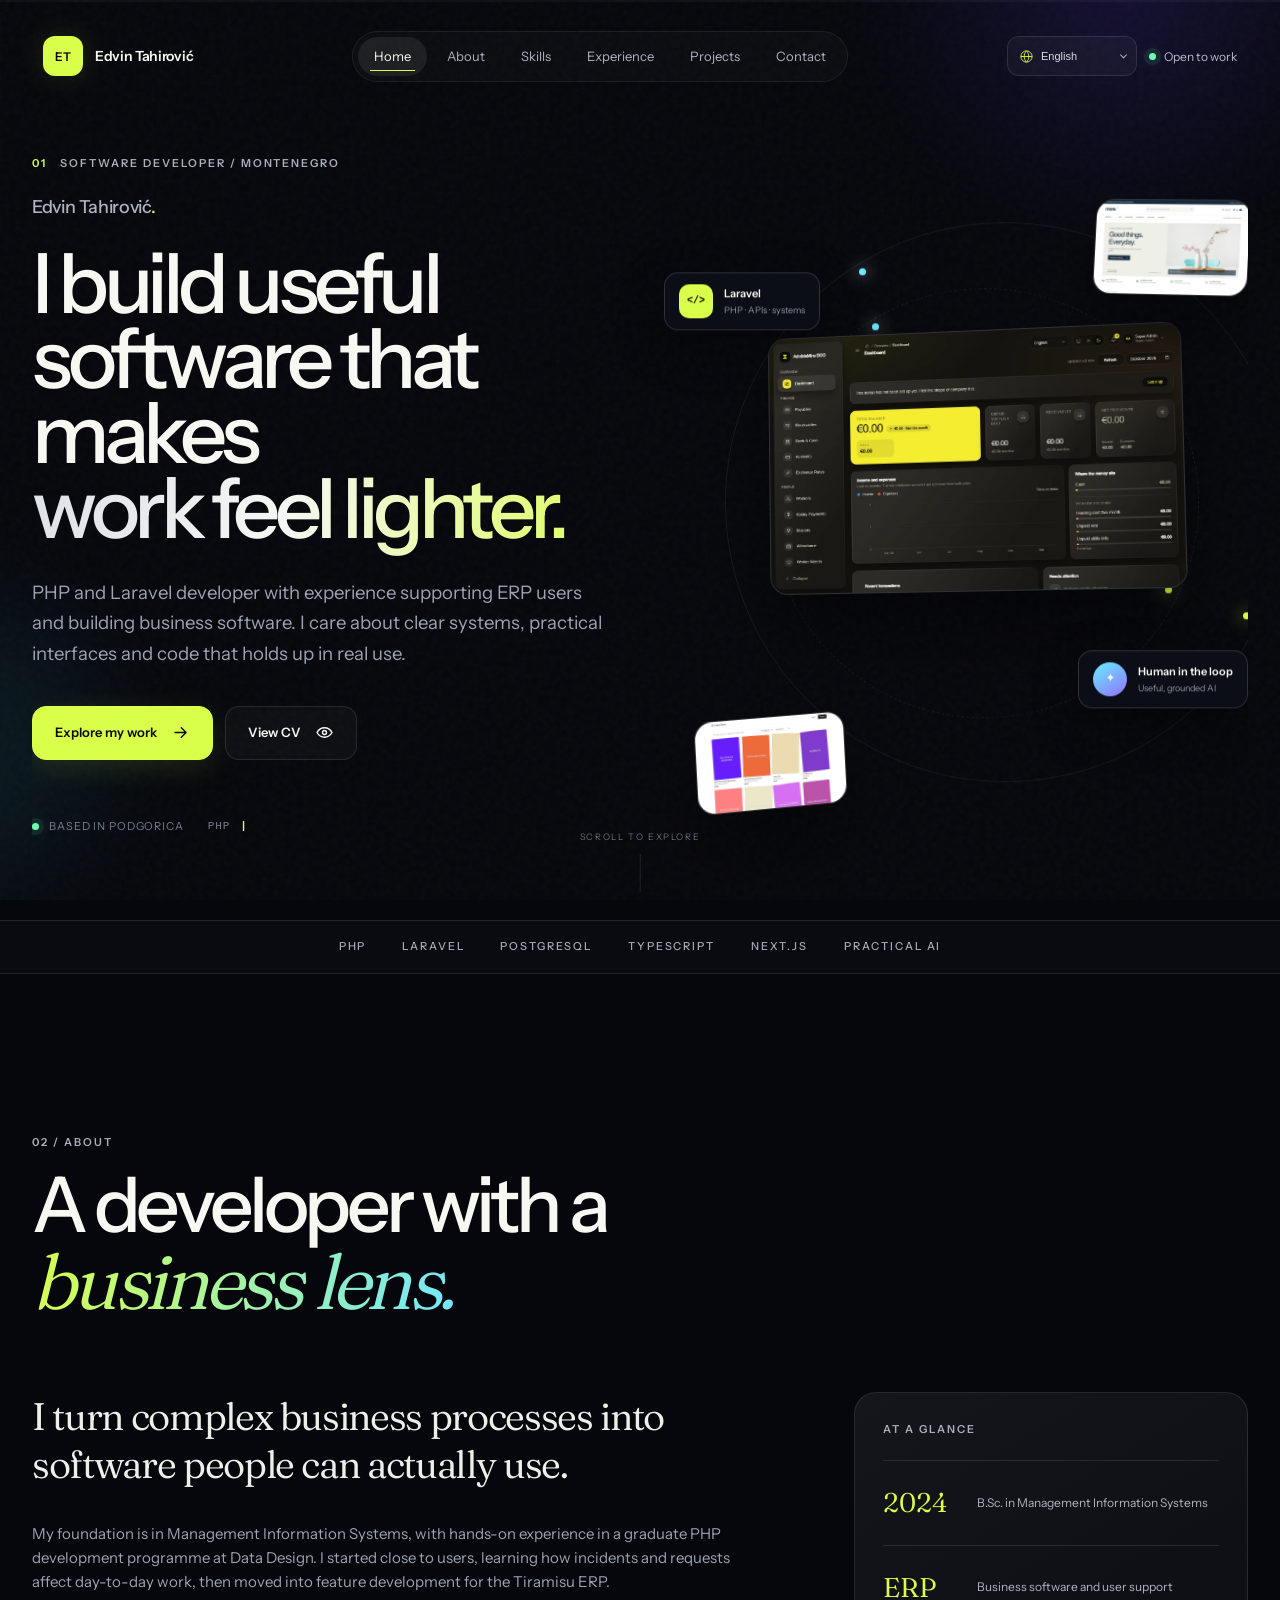
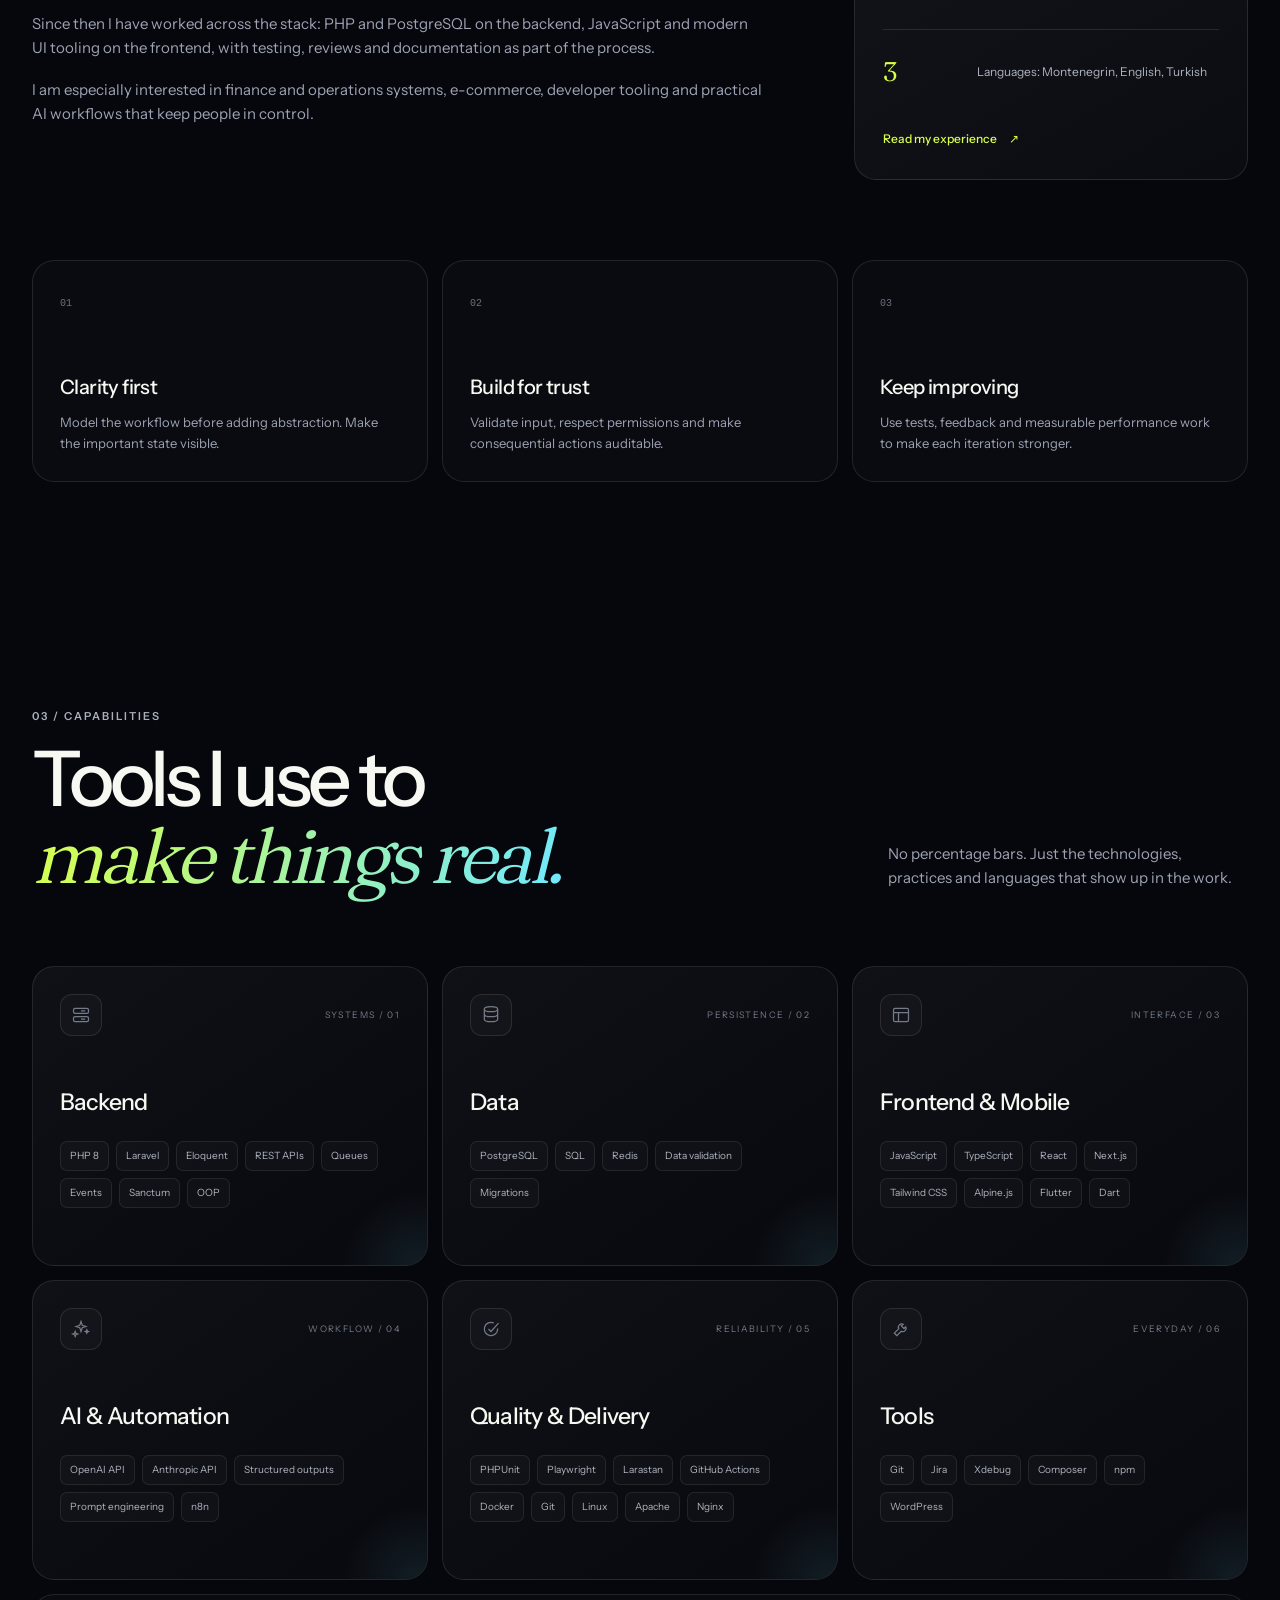
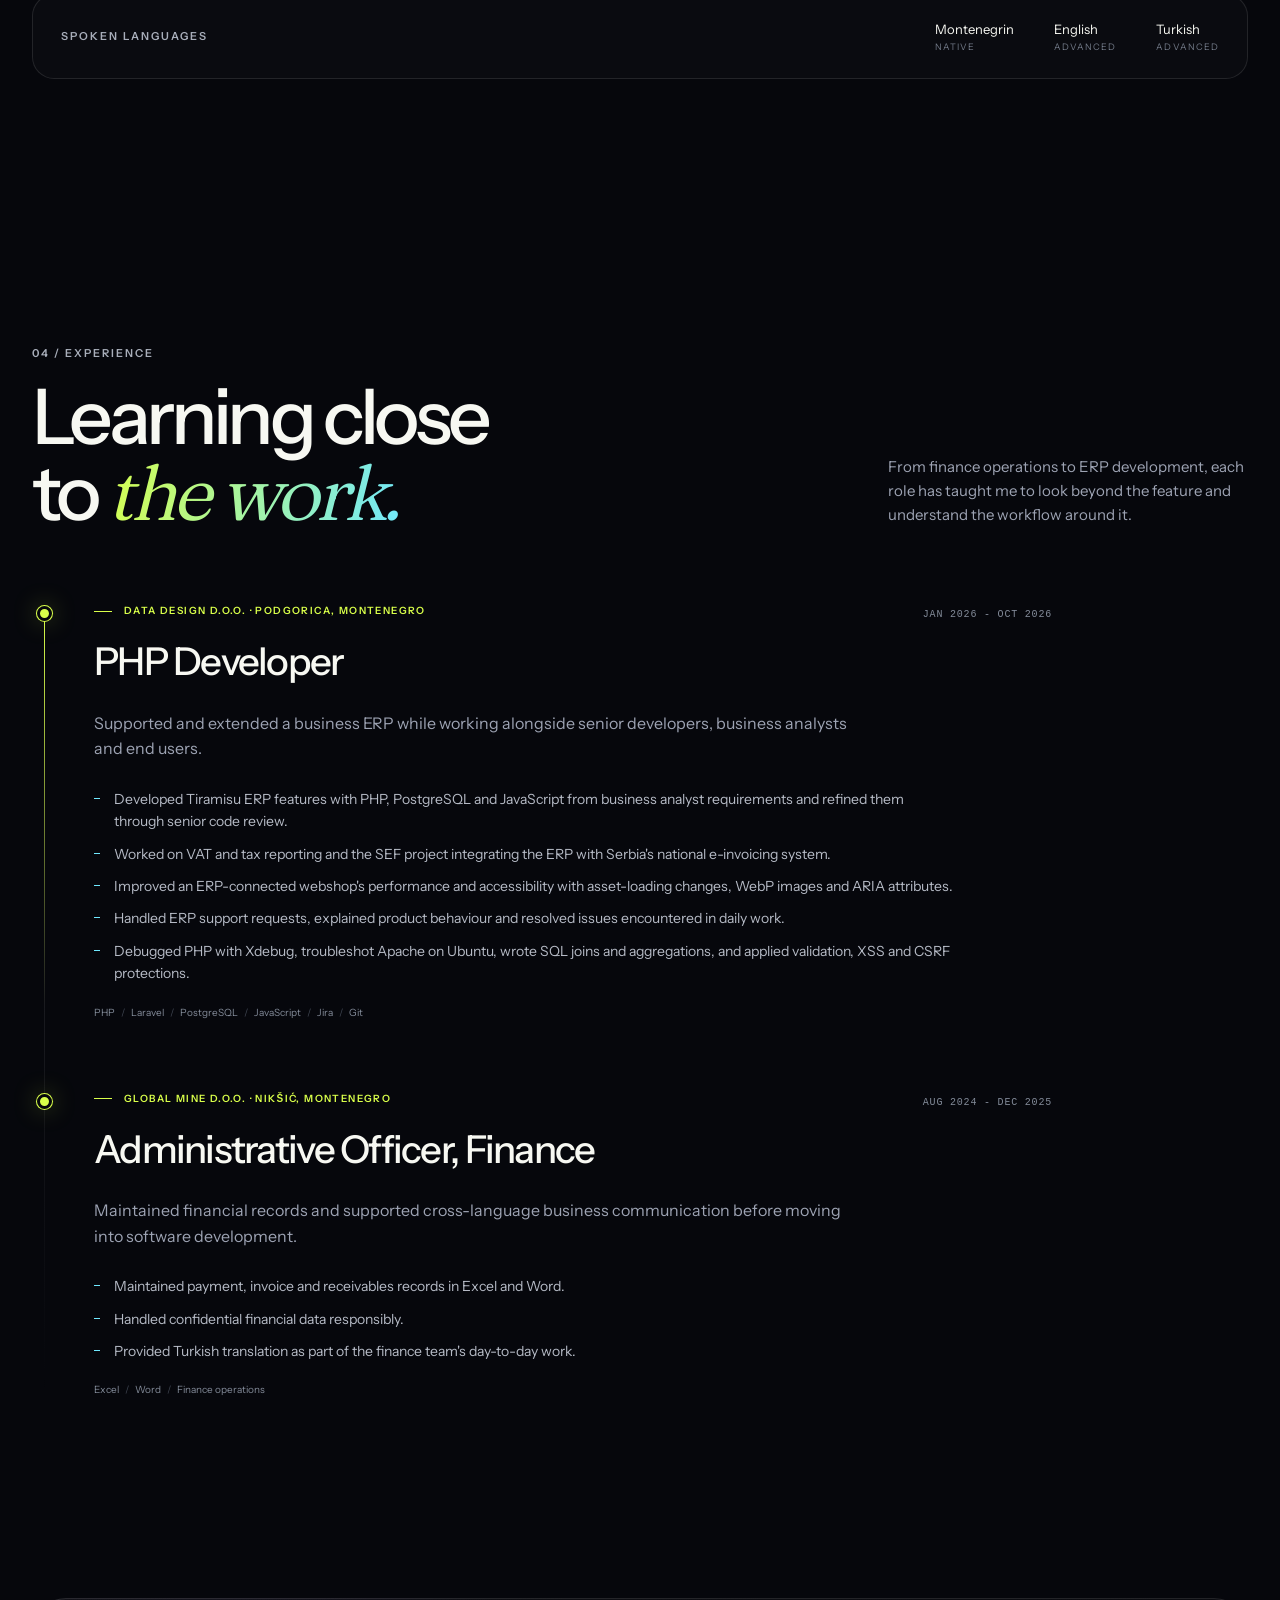
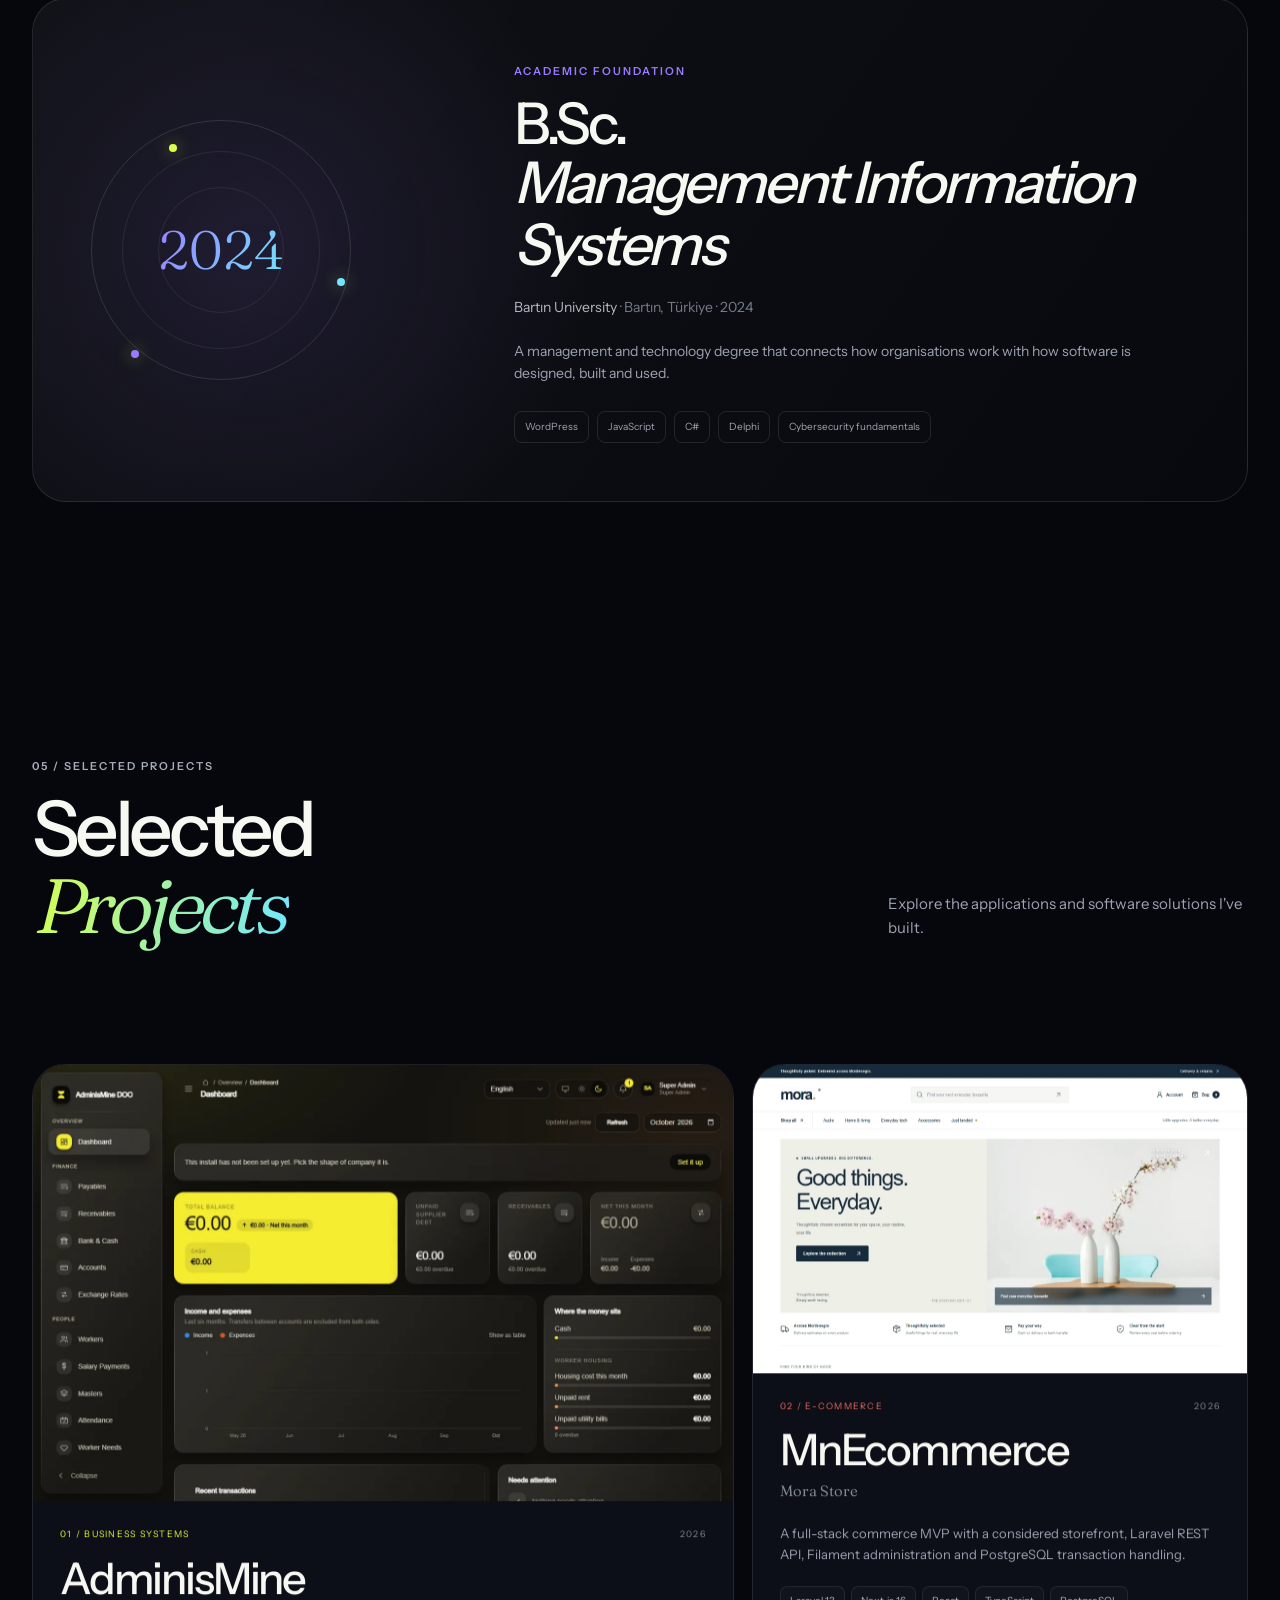
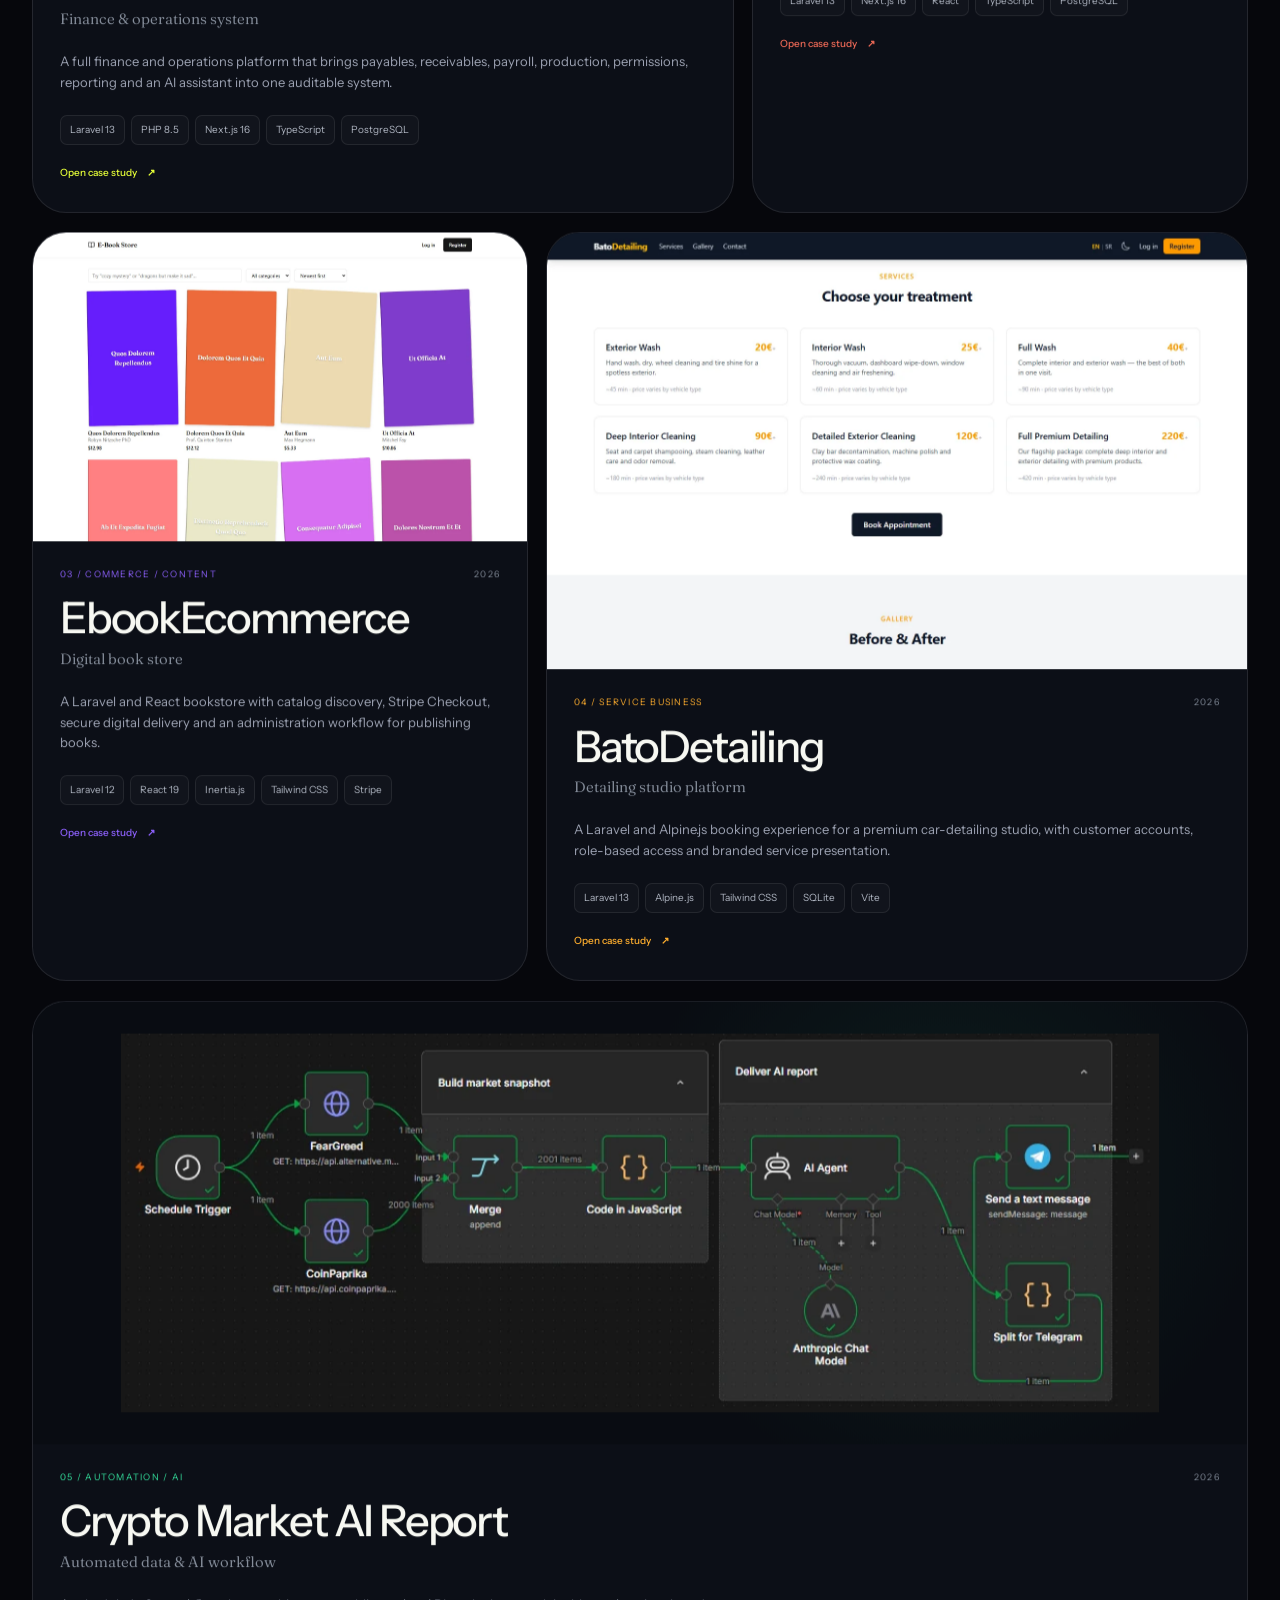
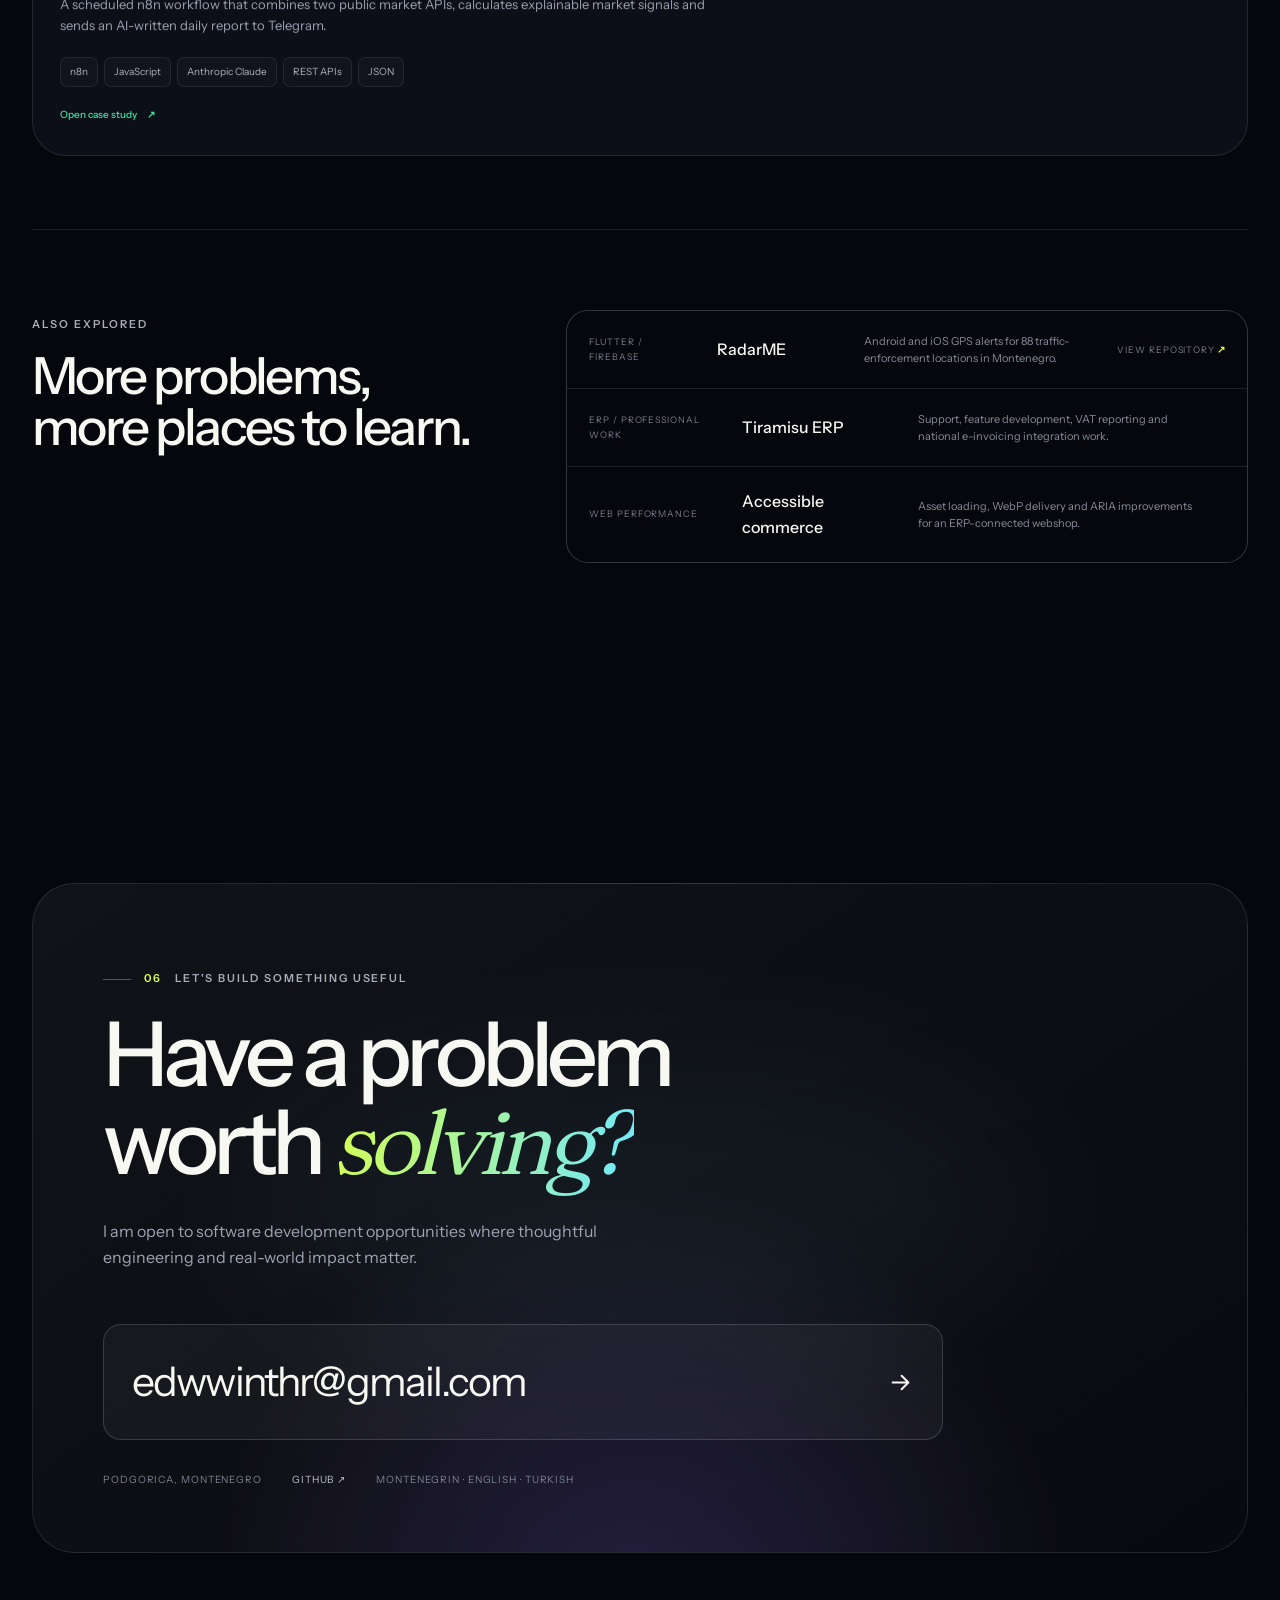
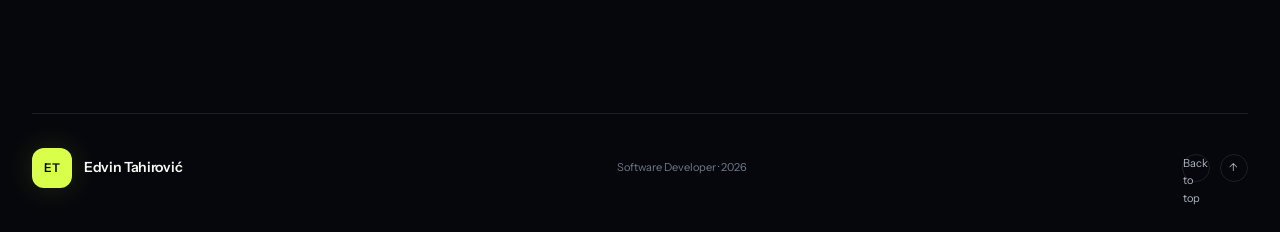
==== commit 68bb1f61: "Update social sharing metadata" ====
--- a/index.html
+++ b/index.html
@@ -5,9 +5,17 @@
   <meta name="viewport" content="width=device-width, initial-scale=1">
   <meta name="theme-color" content="#06070c">
   <meta name="description" content="Edvin Tahirović is a software developer from Montenegro specialising in PHP, Laravel, business systems and practical AI workflows.">
-  <meta property="og:title" content="Edvin Tahirović — Software Developer">
-  <meta property="og:description" content="I build useful software that makes work feel lighter.">
   <meta property="og:type" content="website">
+  <meta property="og:url" content="https://etahirovic.site/">
+  <meta property="og:title" content="Edvin Tahirovic | Software Developer">
+  <meta property="og:description" content="Explore my software development portfolio, technical skills, professional experience and selected projects.">
+  <meta property="og:image" content="https://etahirovic.site/assets/images/og-thumbnail.png">
+  <meta property="og:image:width" content="1826">
+  <meta property="og:image:height" content="905">
+  <meta name="twitter:card" content="summary_large_image">
+  <meta name="twitter:title" content="Edvin Tahirovic | Software Developer">
+  <meta name="twitter:description" content="Explore my software development portfolio, technical skills, professional experience and selected projects.">
+  <meta name="twitter:image" content="https://etahirovic.site/assets/images/og-thumbnail.png">
   <title>Edvin Tahirović — Software Developer</title>
   <link rel="icon" href="assets/images/favicon.svg" type="image/svg+xml">
   <link rel="preload" href="assets/fonts/instrument-sans-400.woff2" as="font" type="font/woff2" crossorigin>
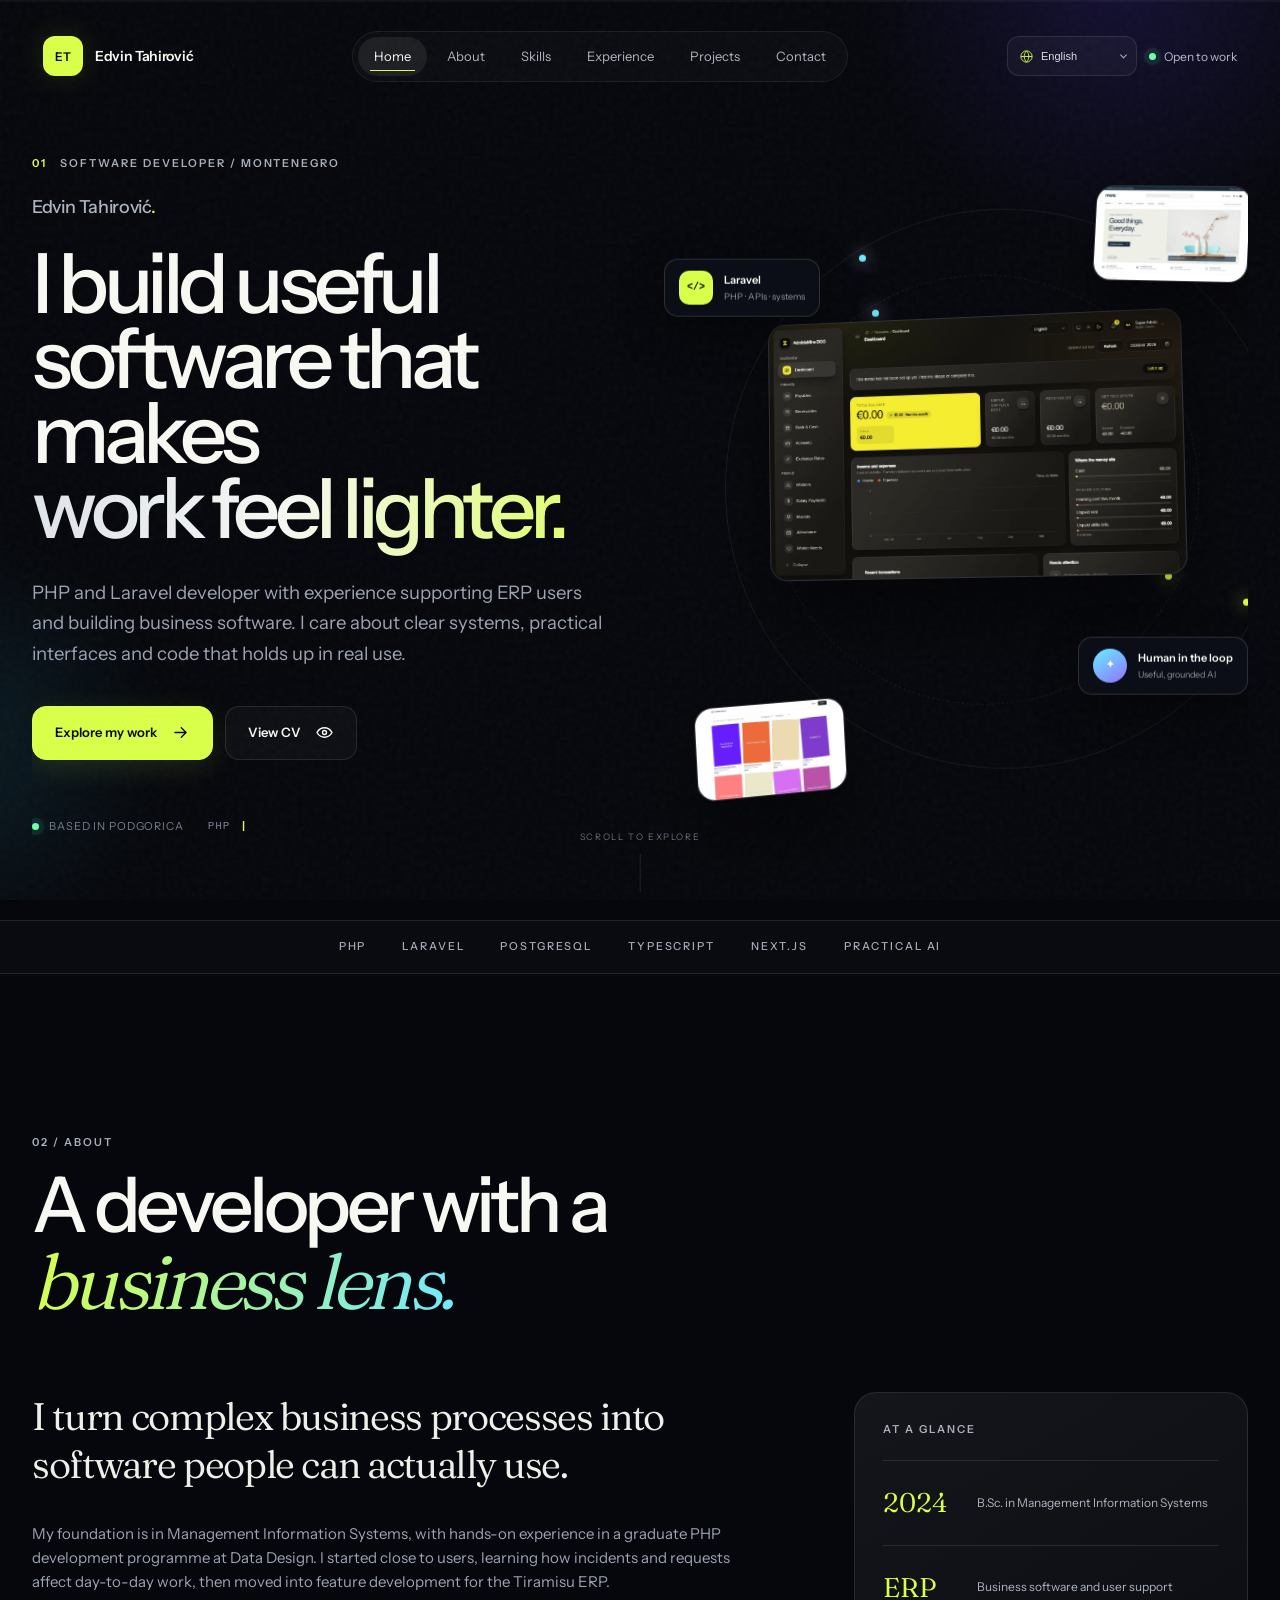
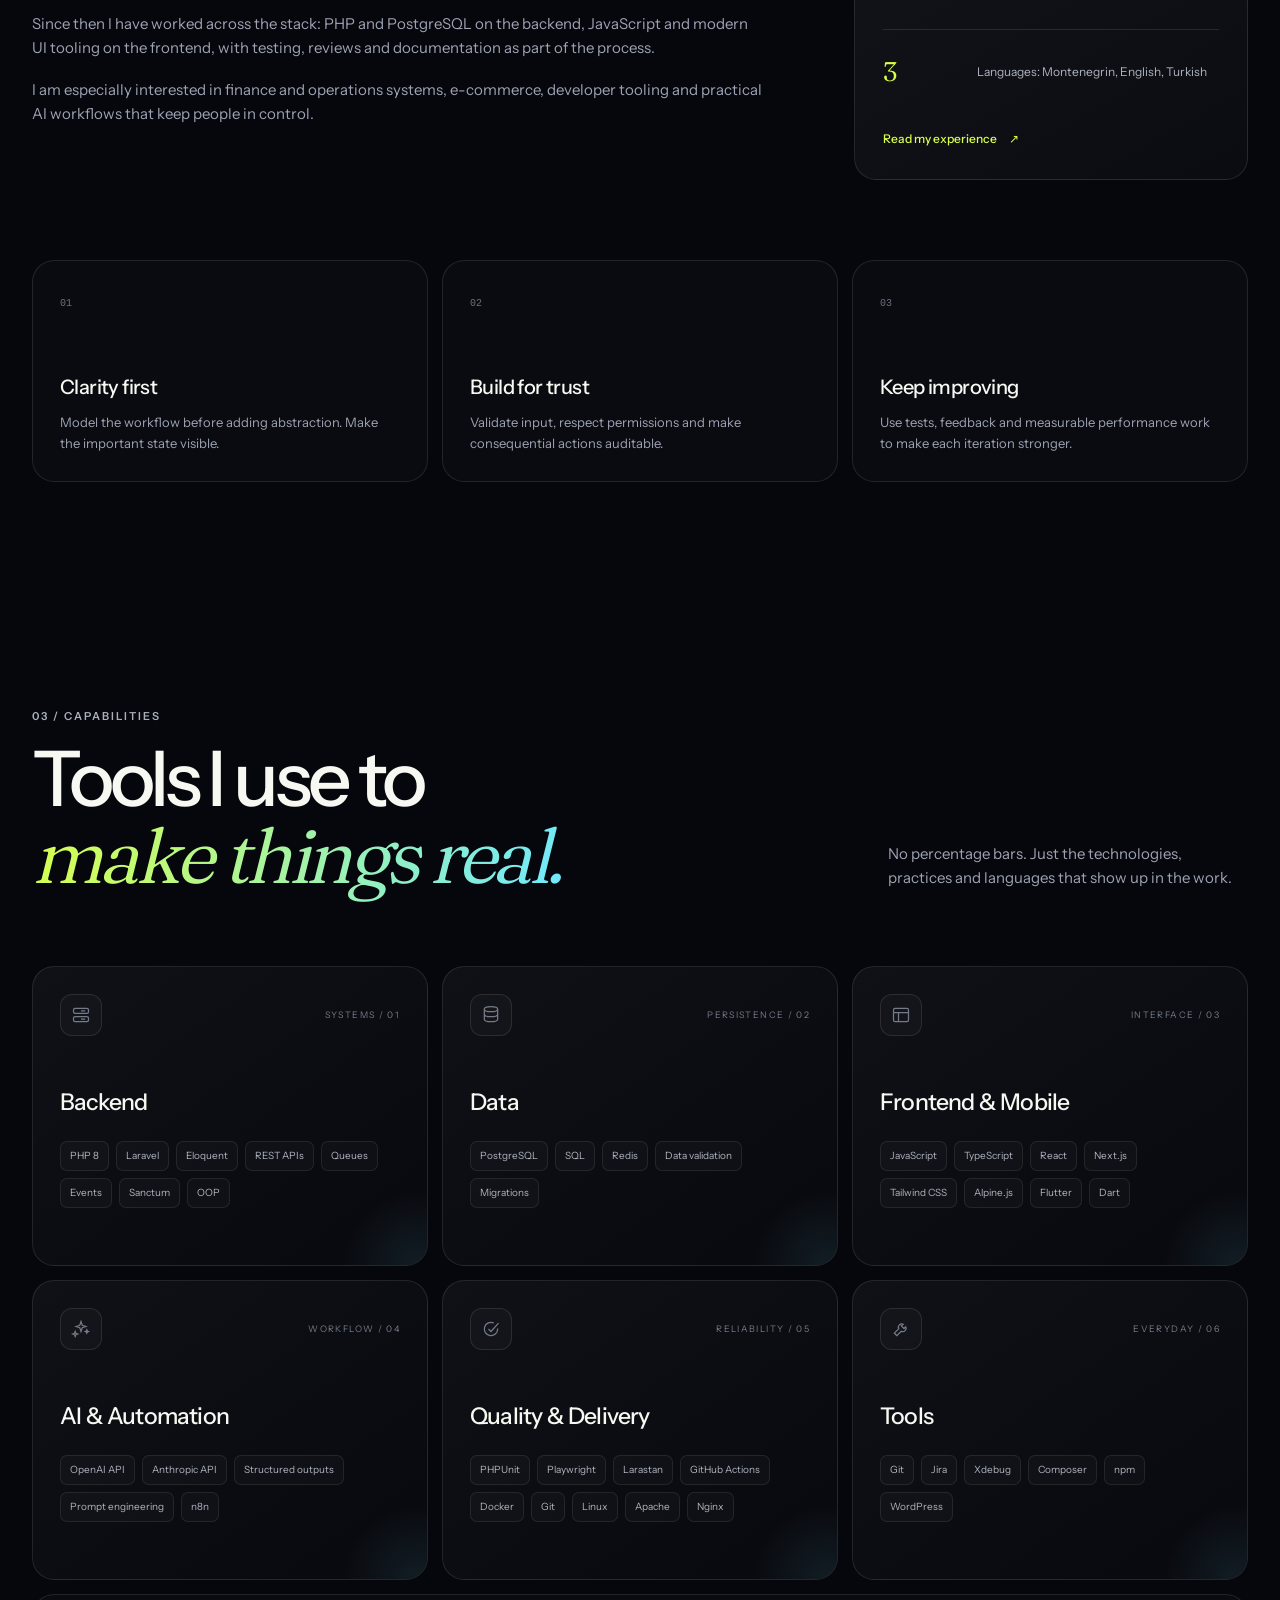
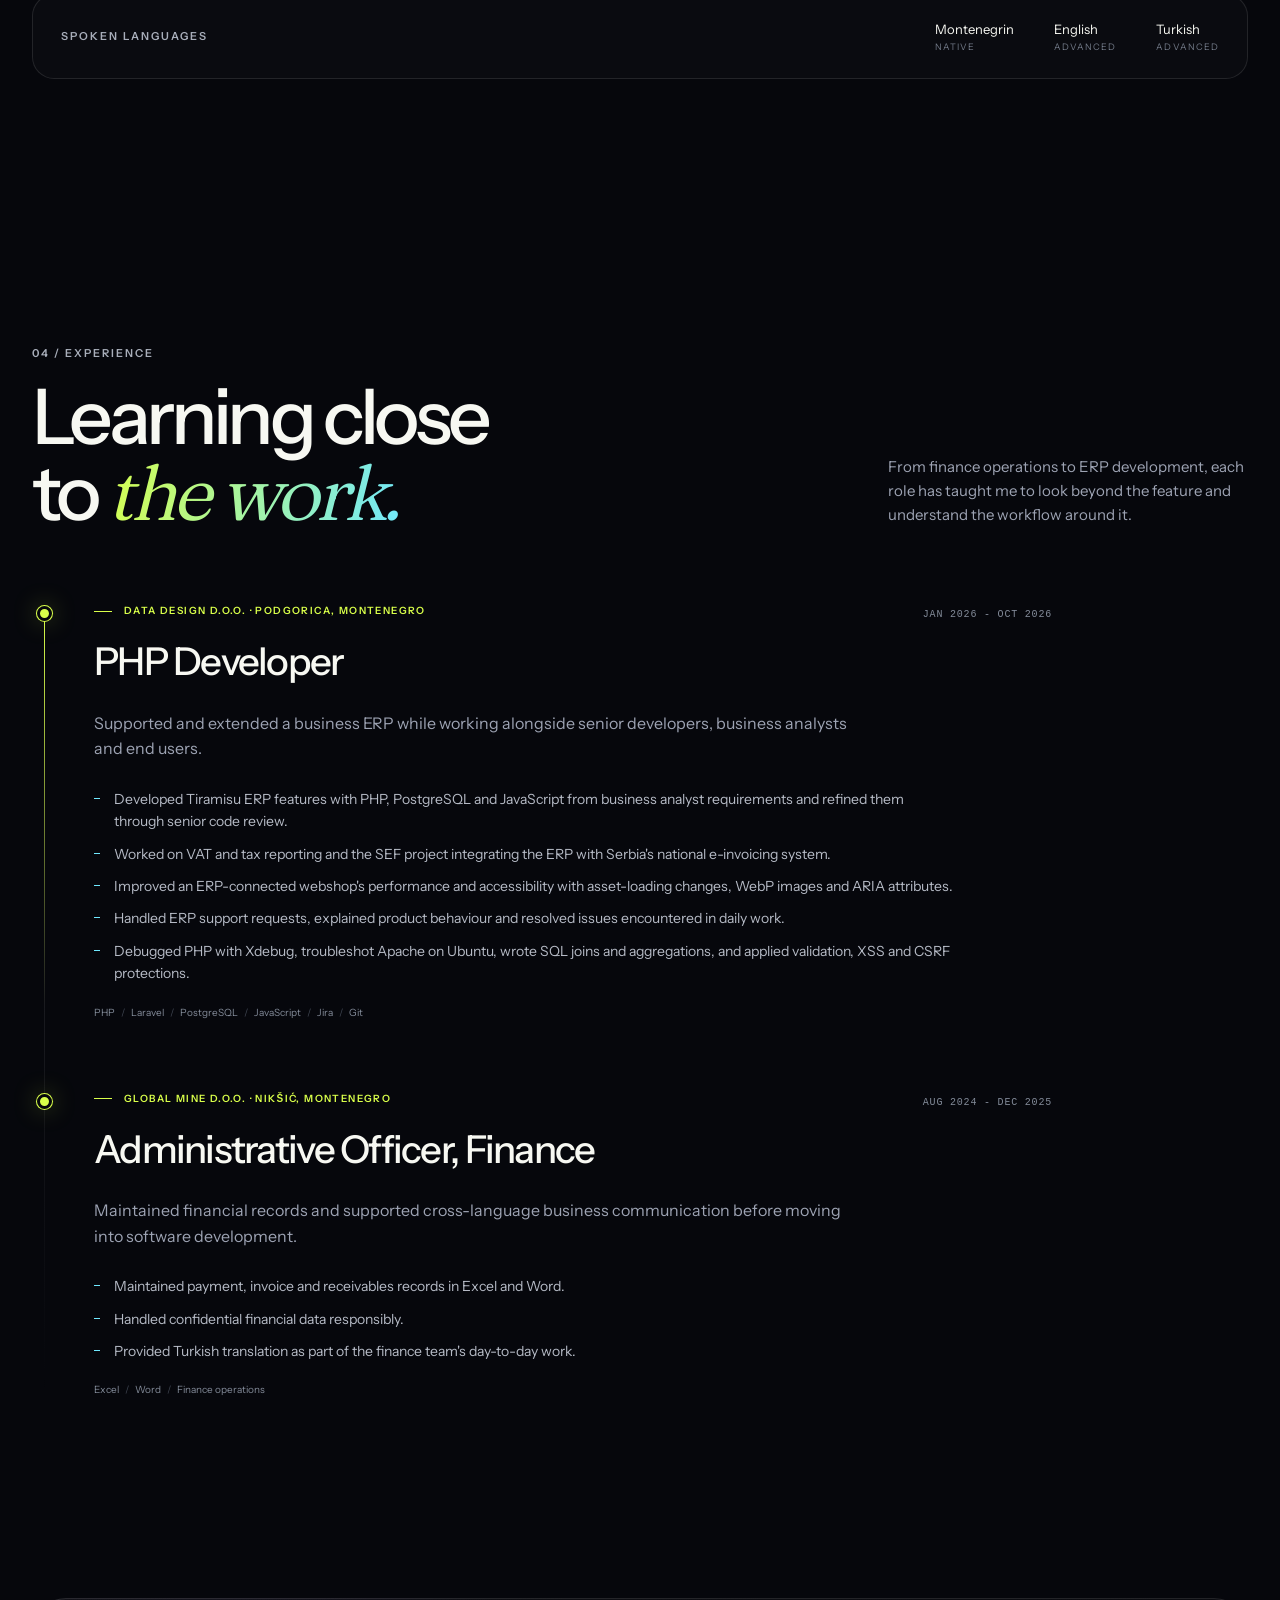
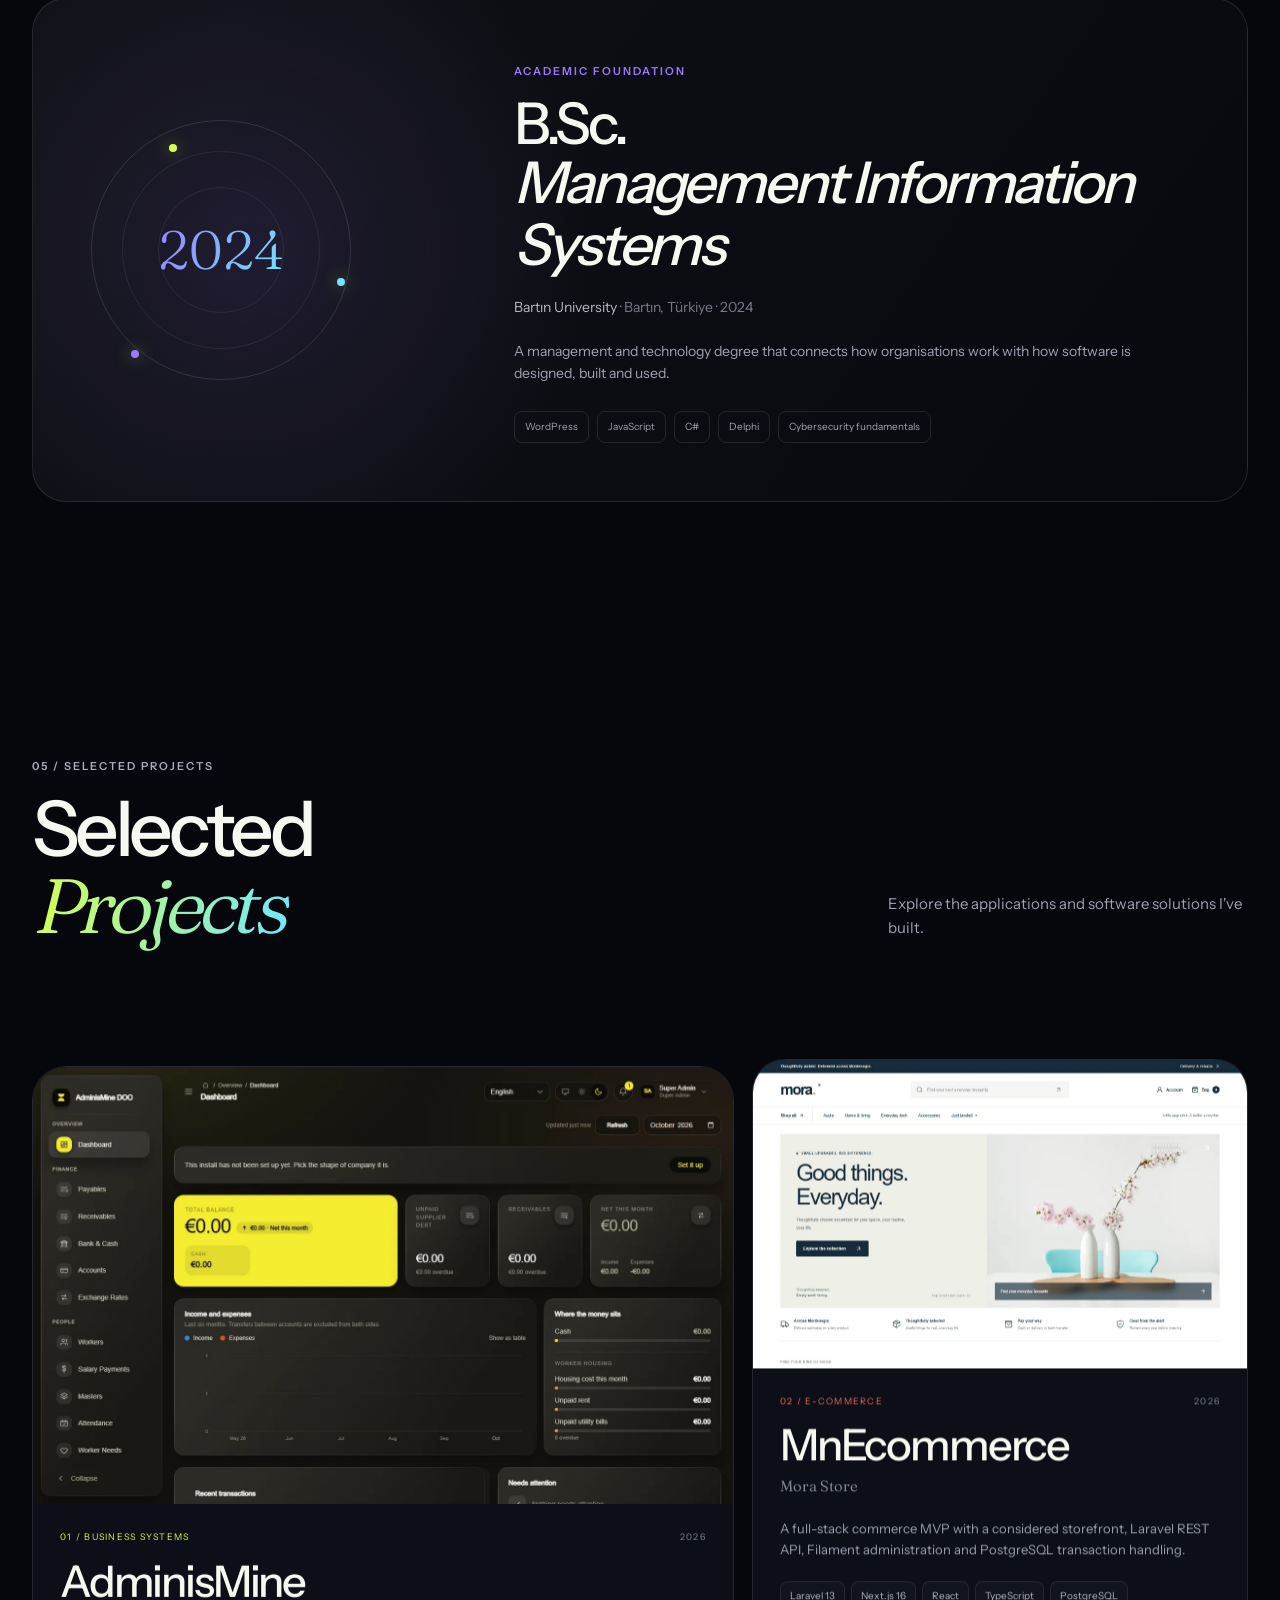
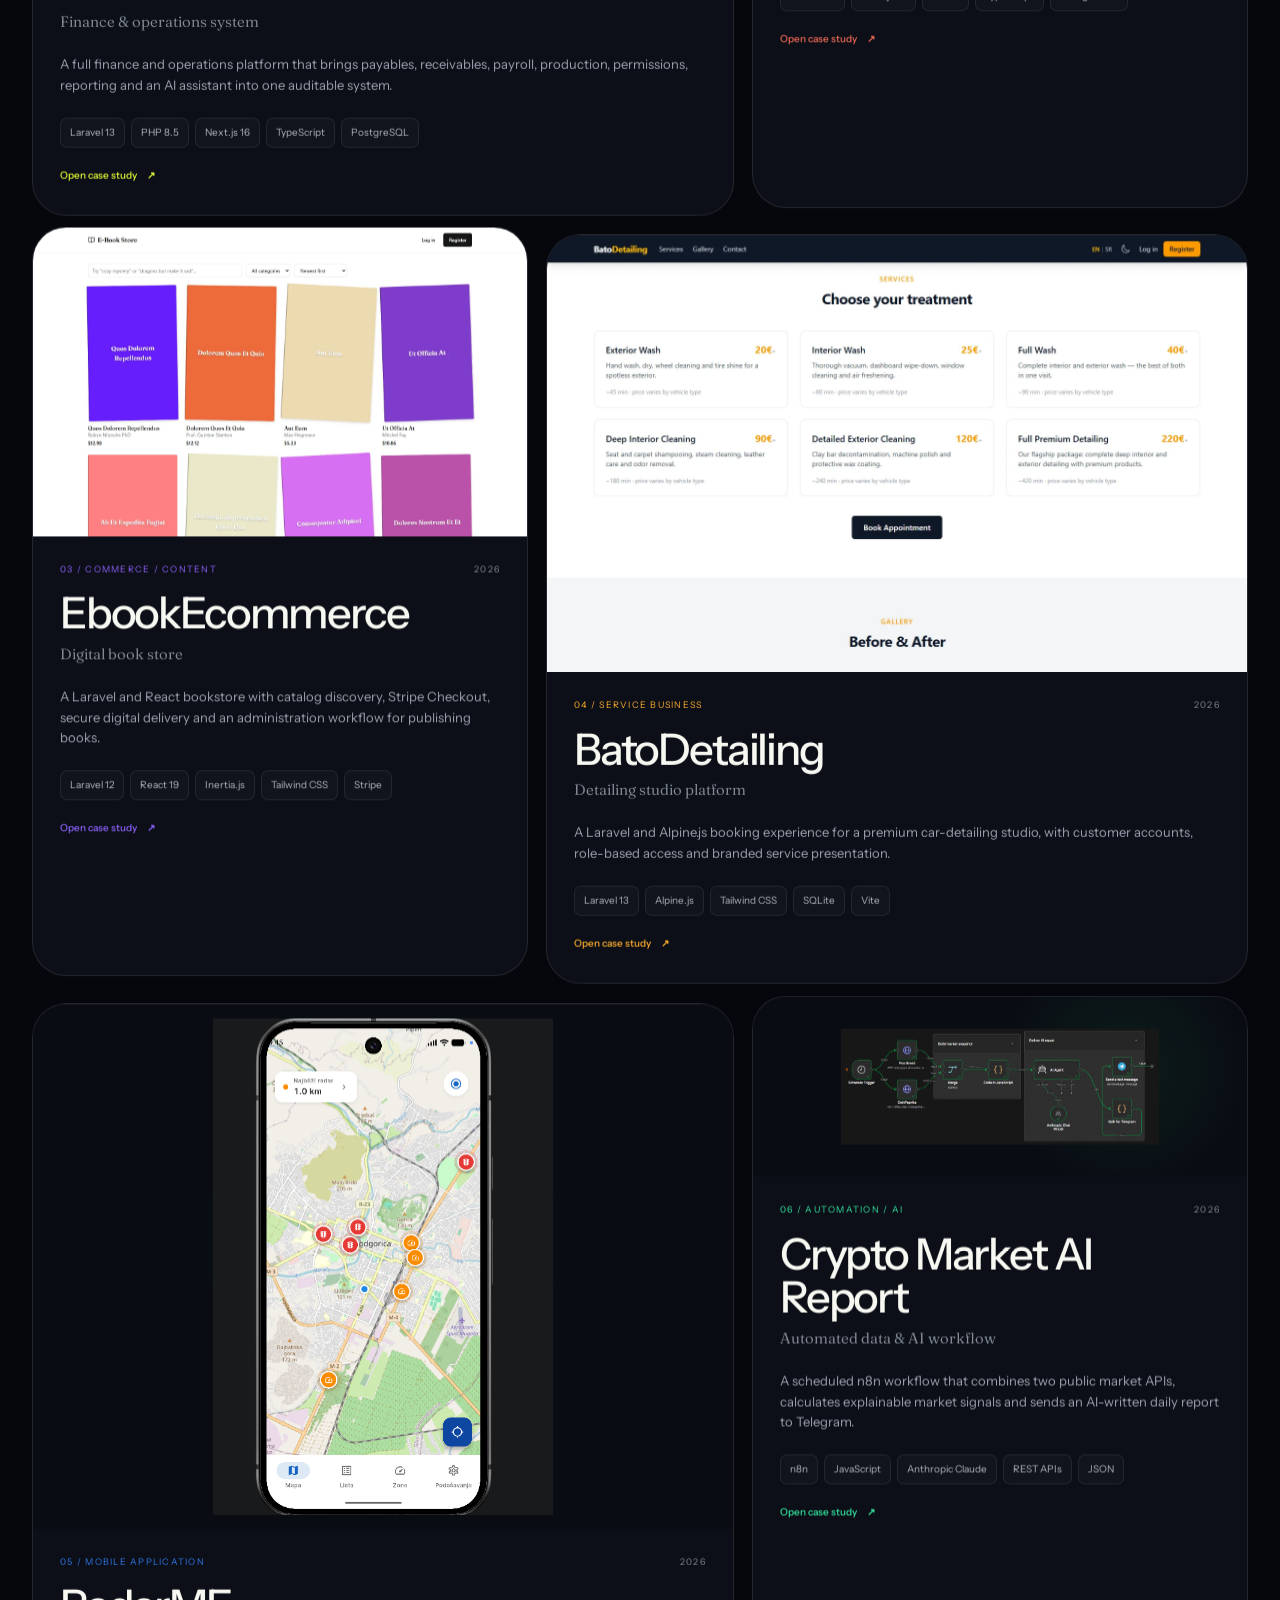
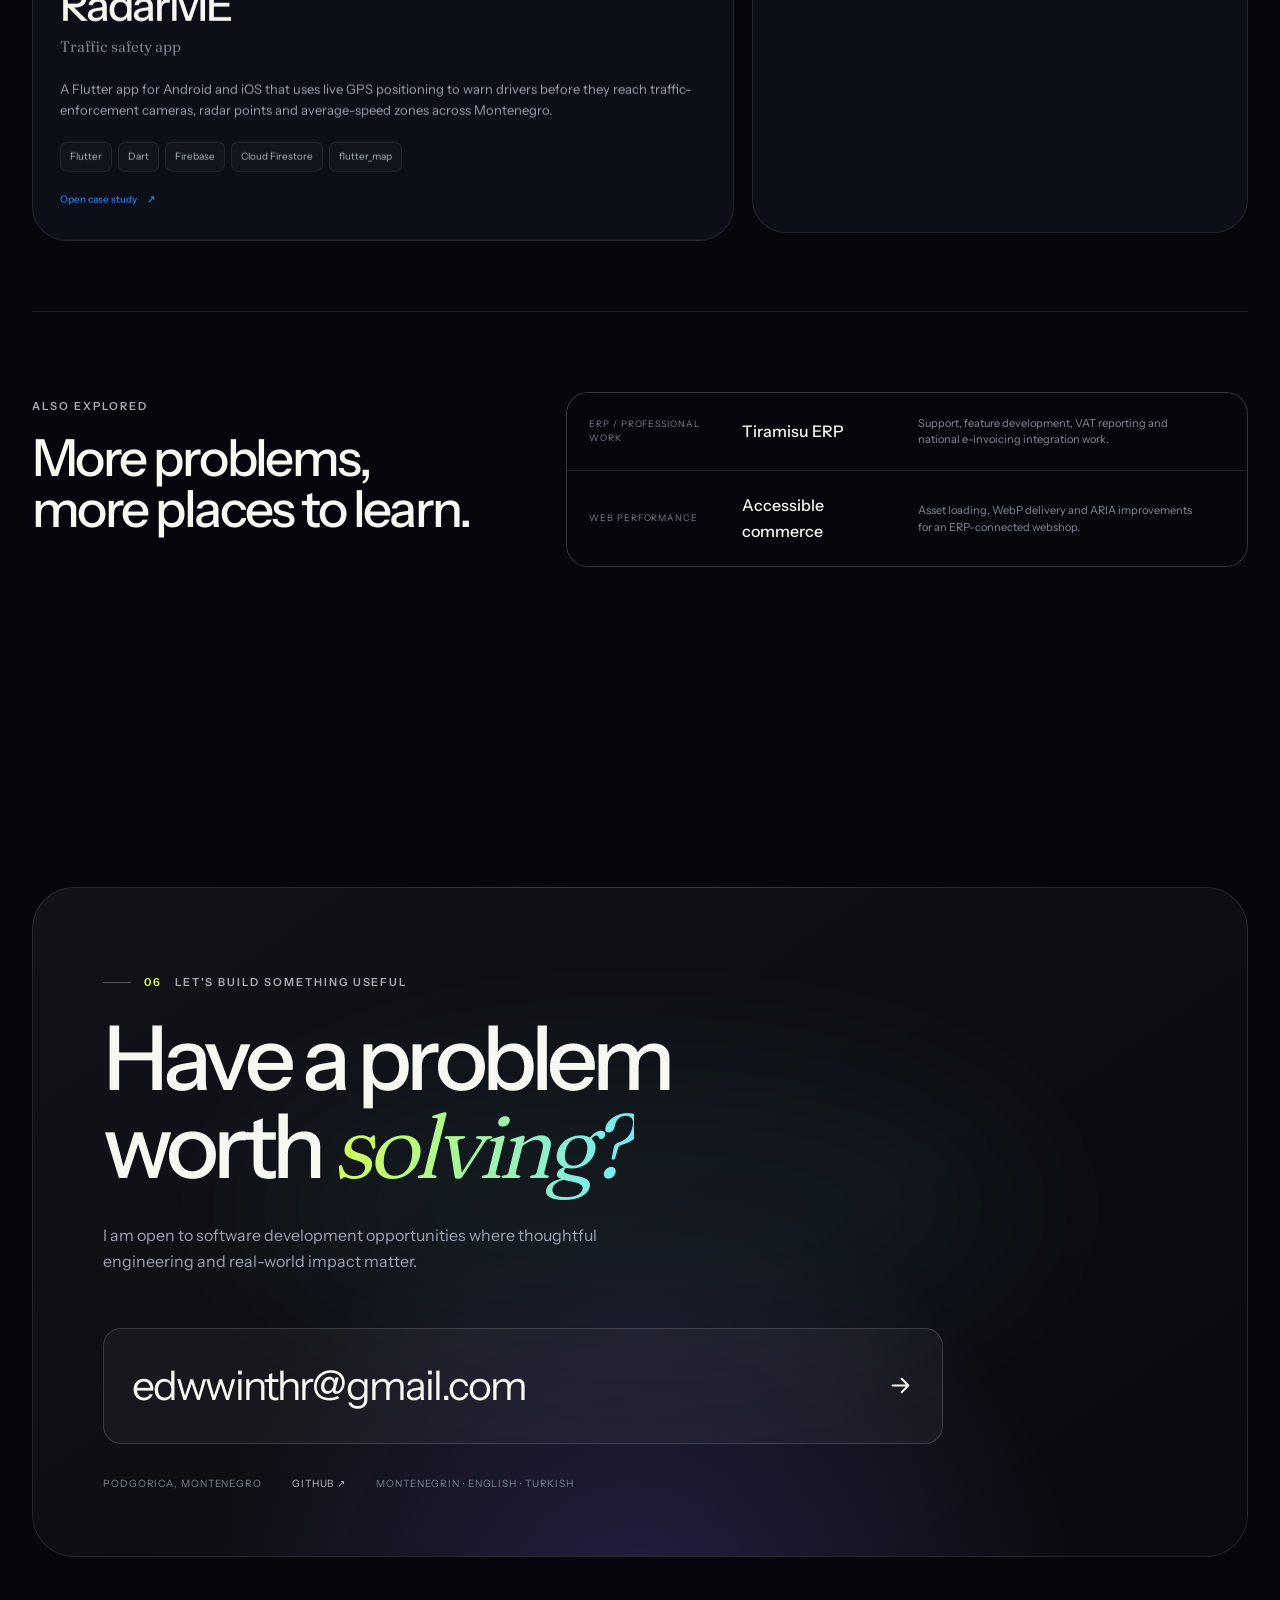
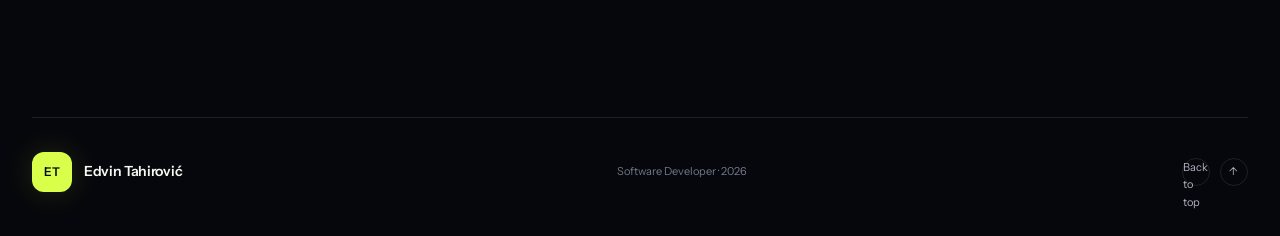
==== commit 8e576385: "Add RadarMe case study and polish project presentation" ====
--- a/index.html
+++ b/index.html
@@ -211,12 +211,6 @@
         </div>
         <div class="more-work__items">
           <article>
-            <span>Flutter / Firebase</span>
-            <h4>RadarME</h4>
-            <p data-i18n="more.radar">Android and iOS GPS alerts for 88 traffic-enforcement locations in Montenegro.</p>
-            <a href="https://github.com/edwwinthr-del/RadarMe" target="_blank" rel="noopener noreferrer"><span data-i18n="common.viewRepository">View repository</span> <b>↗</b></a>
-          </article>
-          <article>
             <span data-i18n="more.erpTag">ERP / Professional work</span>
             <h4>Tiramisu ERP</h4>
             <p data-i18n="more.erp">Support, feature development, VAT reporting and national e-invoicing integration work.</p>
--- a/assets/css/styles.css
+++ b/assets/css/styles.css
@@ -1458,17 +1458,15 @@
 }
 
 .project-card:nth-child(1),
-.project-card:nth-child(4) {
+.project-card:nth-child(4),
+.project-card:nth-child(5) {
   grid-column: span 7;
 }
 
 .project-card:nth-child(2),
-.project-card:nth-child(3) {
+.project-card:nth-child(3),
+.project-card:nth-child(6) {
   grid-column: span 5;
-}
-
-.project-card:nth-child(5) {
-  grid-column: span 12;
 }
 
 .project-card:hover {
@@ -1485,7 +1483,7 @@
   background: #11141c;
 }
 
-.project-card:nth-child(5) .project-card__media {
+.project-card:nth-child(6) .project-card__media {
   aspect-ratio: var(--media-aspect, 1003 / 366);
 }
 
@@ -1501,12 +1499,24 @@
   transition: transform 800ms cubic-bezier(0.2, 0.8, 0.2, 1), filter 400ms ease;
 }
 
-.project-card:nth-child(5) .project-card__media img {
+.project-card:nth-child(6) .project-card__media img {
   object-fit: contain;
   padding: 32px;
   background:
     radial-gradient(circle at 75% 40%, rgba(54, 231, 162, 0.08), transparent 34%),
     #090c12;
+}
+
+.project-card--mobile .project-card__media {
+  aspect-ratio: 4 / 3;
+  background:
+    radial-gradient(circle at 50% 45%, rgba(47, 123, 237, 0.13), transparent 42%),
+    #090c12;
+}
+
+.project-card--mobile .project-card__media img {
+  object-fit: contain;
+  padding: 14px;
 }
 
 .project-card:hover .project-card__media img {
@@ -2139,15 +2149,19 @@
   }
 
   .project-card__media {
-    aspect-ratio: 16 / 10;
-  }
-
-  .project-card:nth-child(5) .project-card__media {
-    aspect-ratio: 16 / 9;
-  }
-
-  .project-card:nth-child(5) .project-card__media img {
+    aspect-ratio: var(--media-aspect, 16 / 10);
+  }
+
+  .project-card:nth-child(6) .project-card__media {
+    aspect-ratio: var(--media-aspect, 1003 / 366);
+  }
+
+  .project-card:nth-child(6) .project-card__media img {
     padding: 16px;
+  }
+
+  .project-card--mobile .project-card__media {
+    aspect-ratio: 4 / 3;
   }
 
   .project-card__open {
@@ -2496,7 +2510,7 @@
 .case-float img {
   width: 100%;
   height: auto;
-  aspect-ratio: var(--hero-aspect, 16 / 10);
+  aspect-ratio: var(--float-aspect, var(--hero-aspect, 16 / 10));
   object-fit: cover;
   object-position: top left;
 }
@@ -2511,6 +2525,49 @@
   top: 8px;
   right: -1%;
   transform: rotateY(-11deg) rotateZ(2deg);
+}
+
+.case-visual--mobile {
+  height: 840px;
+}
+
+.case-device--mobile {
+  width: min(30vw, 390px);
+  top: 18px;
+  left: 50%;
+  border-radius: 32px;
+  transform: translateX(-50%) rotateX(2deg);
+}
+
+.case-device--mobile .case-browser-bar {
+  display: none;
+}
+
+.case-device--mobile img {
+  width: 100%;
+  height: auto;
+  object-fit: contain;
+}
+
+.case-float--mobile {
+  width: min(17vw, 220px);
+  border-radius: 24px;
+}
+
+.case-float--mobile img {
+  width: 100%;
+  height: auto;
+  object-fit: contain;
+}
+
+.case-float--mobile.case-float--left {
+  bottom: 95px;
+  left: 3%;
+}
+
+.case-float--mobile.case-float--right {
+  top: 115px;
+  right: 3%;
 }
 
 .case-scroll {
@@ -2583,6 +2640,17 @@
 
 .case-reveal-window::after {
   display: none;
+}
+
+.case-reveal-window--mobile {
+  width: min(27vw, 330px);
+  left: 34%;
+}
+
+.case-reveal-window--mobile img {
+  width: 100%;
+  height: auto;
+  object-fit: contain;
 }
 
 .case-section {
@@ -2722,6 +2790,21 @@
   box-shadow: 0 40px 100px rgba(0, 0, 0, 0.36);
 }
 
+.feature-media--mobile {
+  width: min(100%, 390px);
+  margin-inline: auto;
+  overflow: visible;
+  border: 0;
+  background: transparent;
+  box-shadow: none;
+}
+
+.feature-media--mobile img {
+  height: auto;
+  border-radius: 24px;
+  object-fit: contain;
+}
+
 .feature-media::after {
   display: none;
 }
@@ -2915,6 +2998,76 @@
   aspect-ratio: var(--final-aspect, 16 / 10);
   object-fit: cover;
   object-position: top;
+}
+
+.case-final__image--mobile {
+  width: min(100%, 390px);
+}
+
+.case-final__image--mobile img {
+  height: auto;
+  object-fit: contain;
+}
+
+.mobile-gallery {
+  margin-top: 80px;
+  padding-top: 55px;
+  border-top: 1px solid var(--line);
+}
+
+.mobile-gallery__heading {
+  display: flex;
+  align-items: end;
+  justify-content: space-between;
+  gap: 30px;
+  margin-bottom: 34px;
+}
+
+.mobile-gallery__heading h3 {
+  font-size: clamp(2.4rem, 4vw, 4.2rem);
+  font-weight: 500;
+  line-height: 1;
+  letter-spacing: -0.05em;
+  text-align: right;
+}
+
+.mobile-gallery__heading h3 em {
+  color: var(--project-accent);
+  font-family: var(--font-display);
+  font-weight: 330;
+}
+
+.mobile-gallery__grid {
+  display: grid;
+  grid-template-columns: repeat(3, minmax(0, 1fr));
+  gap: 18px;
+}
+
+.mobile-gallery__item {
+  display: grid;
+  align-content: start;
+  padding: 14px;
+  border: 1px solid var(--line);
+  border-radius: 22px;
+  background:
+    radial-gradient(circle at 50% 30%, color-mix(in srgb, var(--project-accent) 8%, transparent), transparent 40%),
+    #090c12;
+}
+
+.mobile-gallery__item img {
+  width: 100%;
+  height: auto;
+  aspect-ratio: var(--gallery-aspect, 16 / 10);
+  border-radius: 13px;
+  object-fit: contain;
+}
+
+.mobile-gallery__item figcaption {
+  padding: 14px 3px 2px;
+  color: #929aa8;
+  font-size: 10px;
+  letter-spacing: 0.08em;
+  text-transform: uppercase;
 }
 
 .case-final h2 {
@@ -3025,6 +3178,10 @@
     height: 590px;
   }
 
+  .case-visual--mobile {
+    height: 680px;
+  }
+
   .case-float {
     display: none;
   }
@@ -3033,6 +3190,13 @@
     top: 95px;
     width: 96%;
     left: 2%;
+  }
+
+  .case-device--mobile {
+    top: 25px;
+    width: min(72%, 330px);
+    left: 50%;
+    transform: translateX(-50%);
   }
 
   .case-story-grid,
@@ -3054,6 +3218,10 @@
     align-items: flex-start;
     flex-direction: column;
   }
+
+  .mobile-gallery__grid {
+    grid-template-columns: repeat(2, minmax(0, 1fr));
+  }
 }
 
 @media (max-width: 760px) {
@@ -3114,11 +3282,22 @@
     margin-top: 50px;
   }
 
+  .case-visual--mobile {
+    height: 500px;
+  }
+
   .case-device {
     top: 35px;
     width: 100%;
     left: 0;
     border-radius: 13px;
+  }
+
+  .case-device--mobile {
+    top: 18px;
+    width: min(78%, 300px);
+    left: 50%;
+    transform: translateX(-50%);
   }
 
   .case-browser-bar {
@@ -3166,6 +3345,27 @@
     padding-block: 92px;
   }
 
+  .mobile-gallery {
+    margin-top: 55px;
+    padding-top: 40px;
+  }
+
+  .mobile-gallery__heading {
+    align-items: flex-start;
+    flex-direction: column;
+    gap: 12px;
+    margin-bottom: 26px;
+  }
+
+  .mobile-gallery__heading h3 {
+    font-size: 2.5rem;
+    text-align: left;
+  }
+
+  .mobile-gallery__grid {
+    grid-template-columns: 1fr;
+  }
+
   .case-section-title {
     margin-bottom: 40px;
   }
